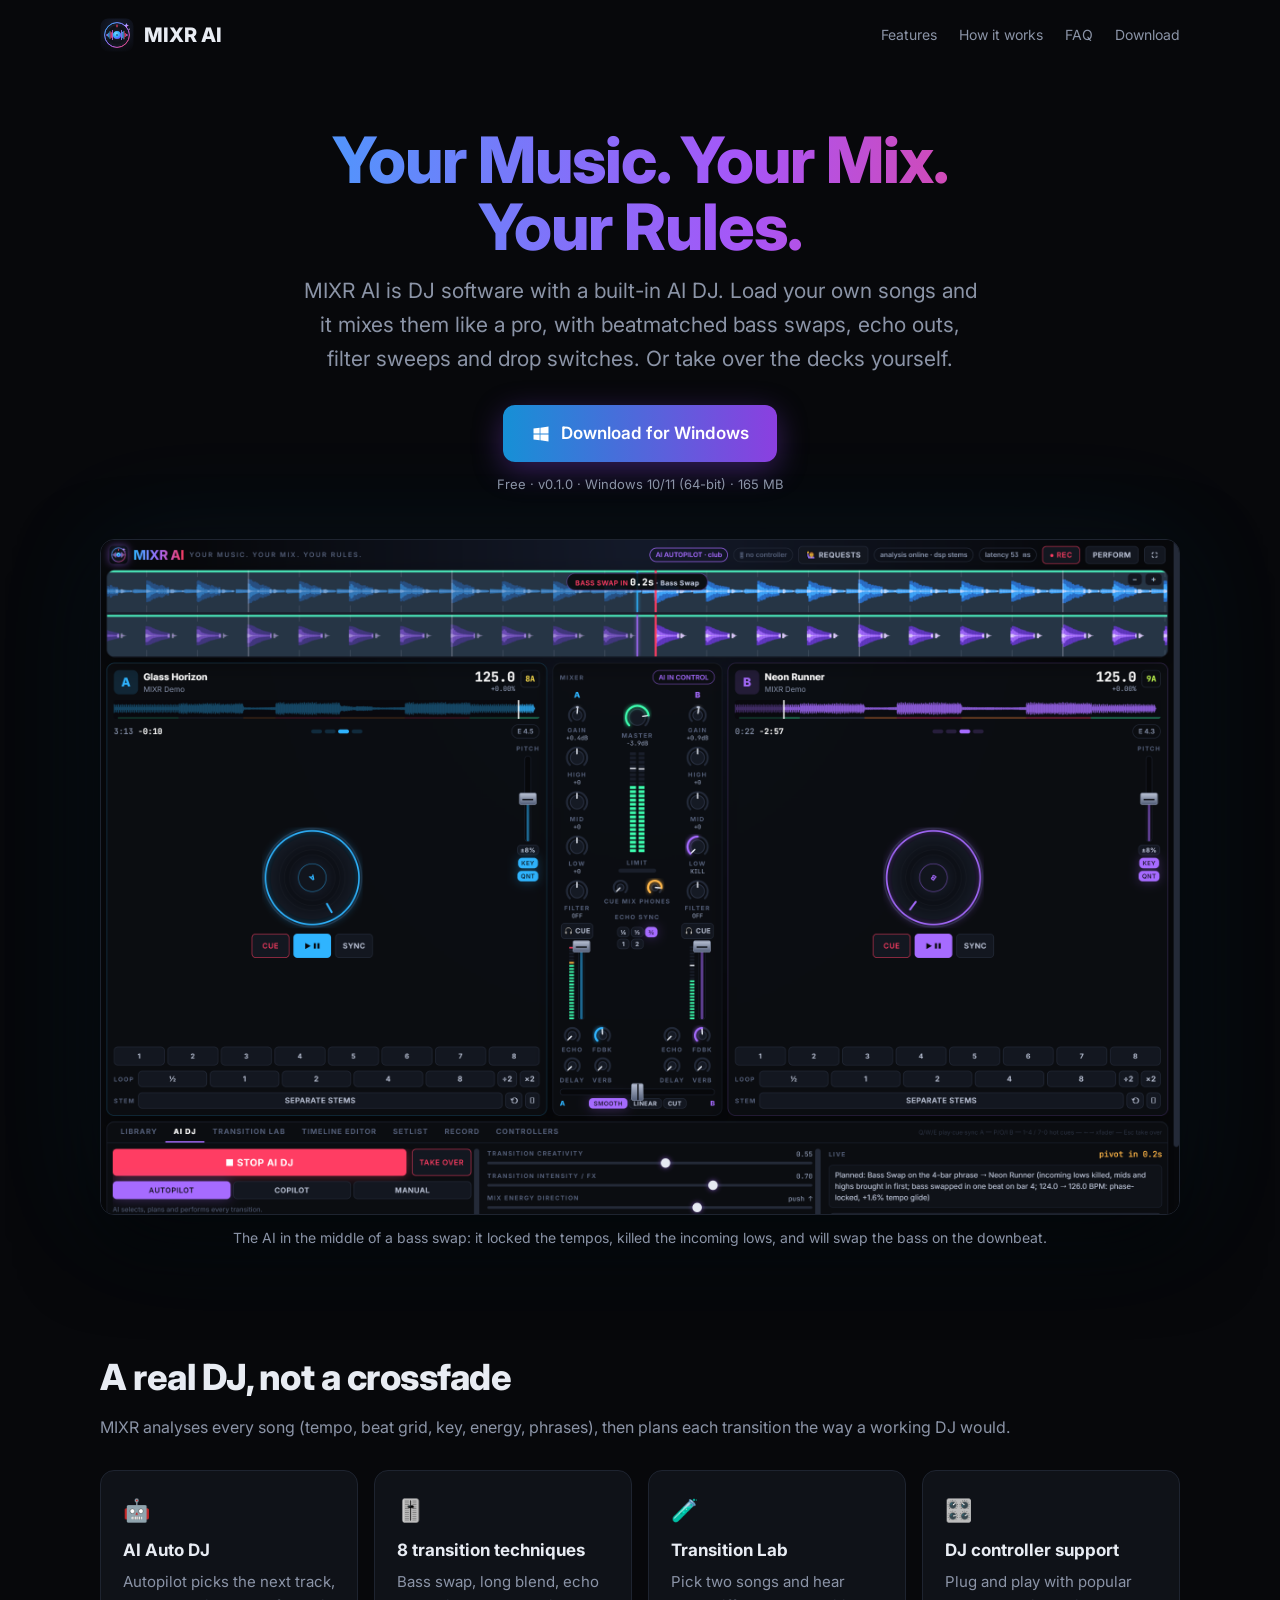
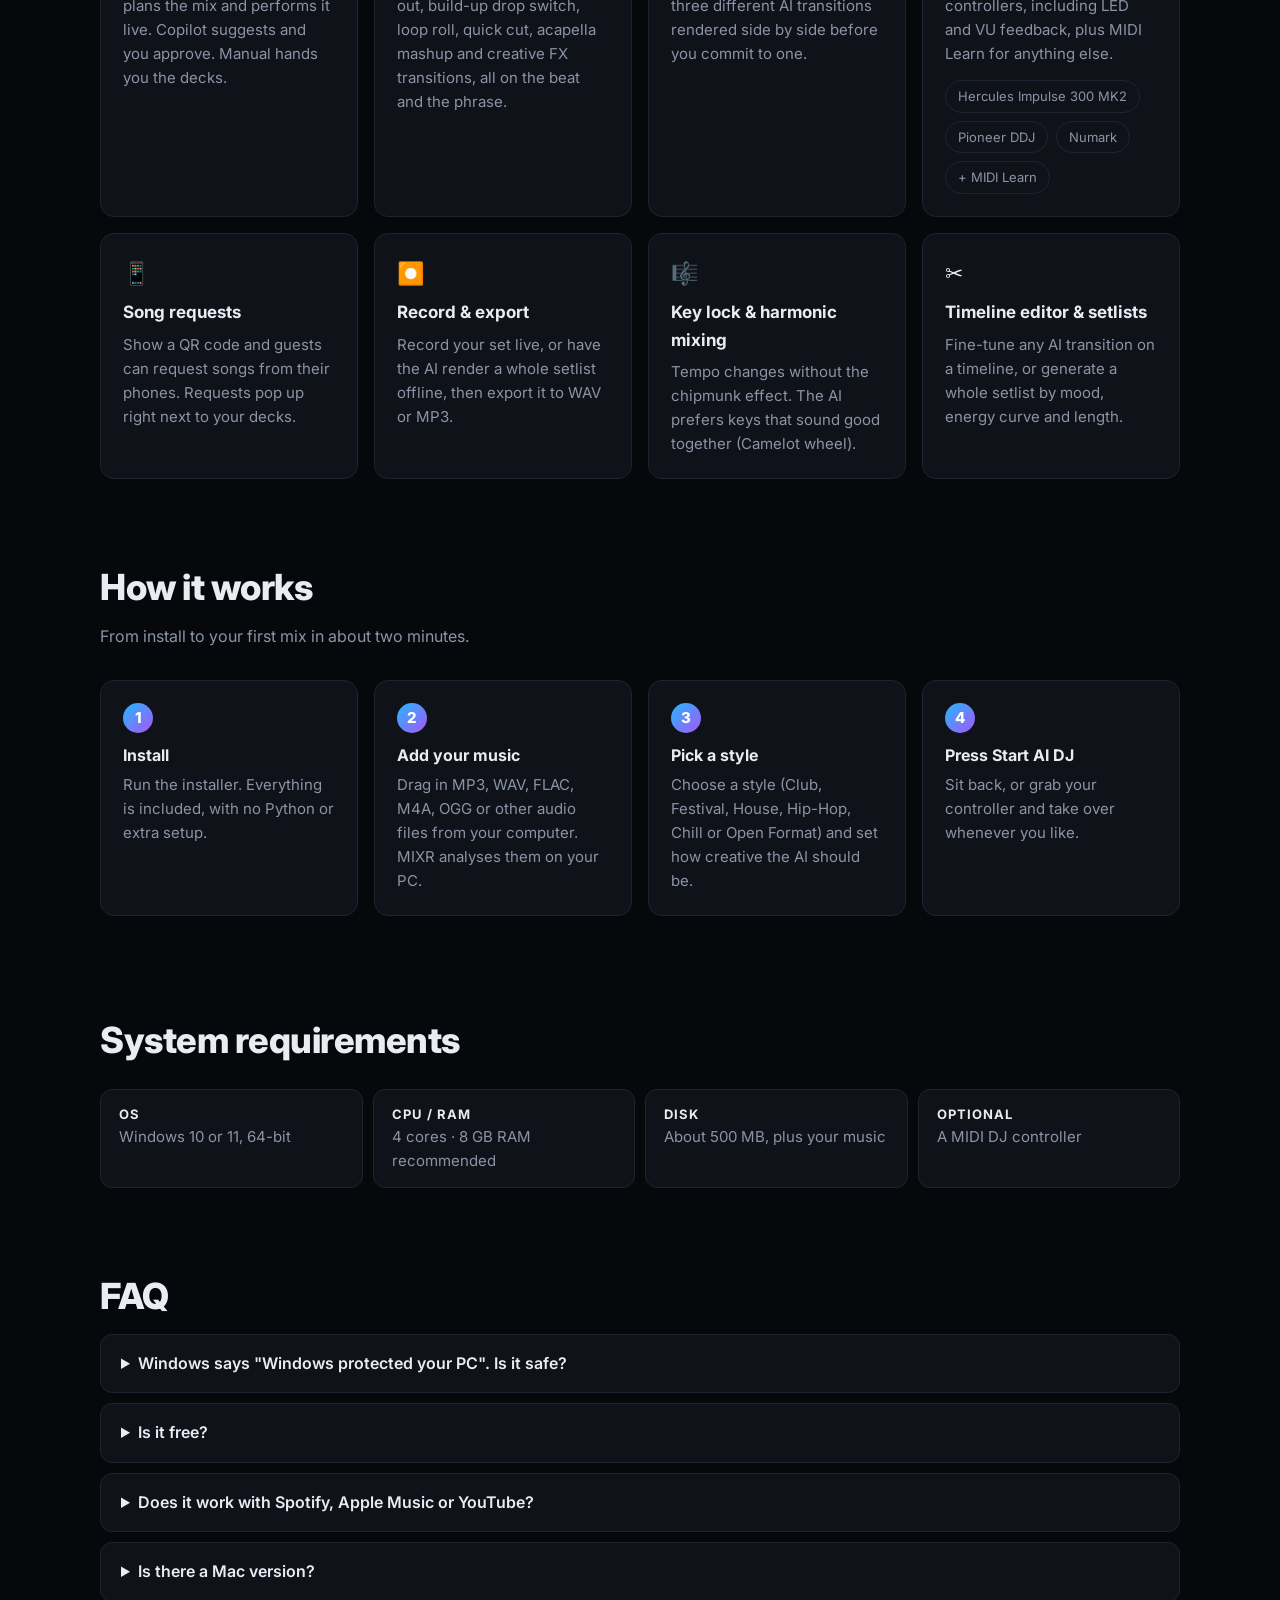
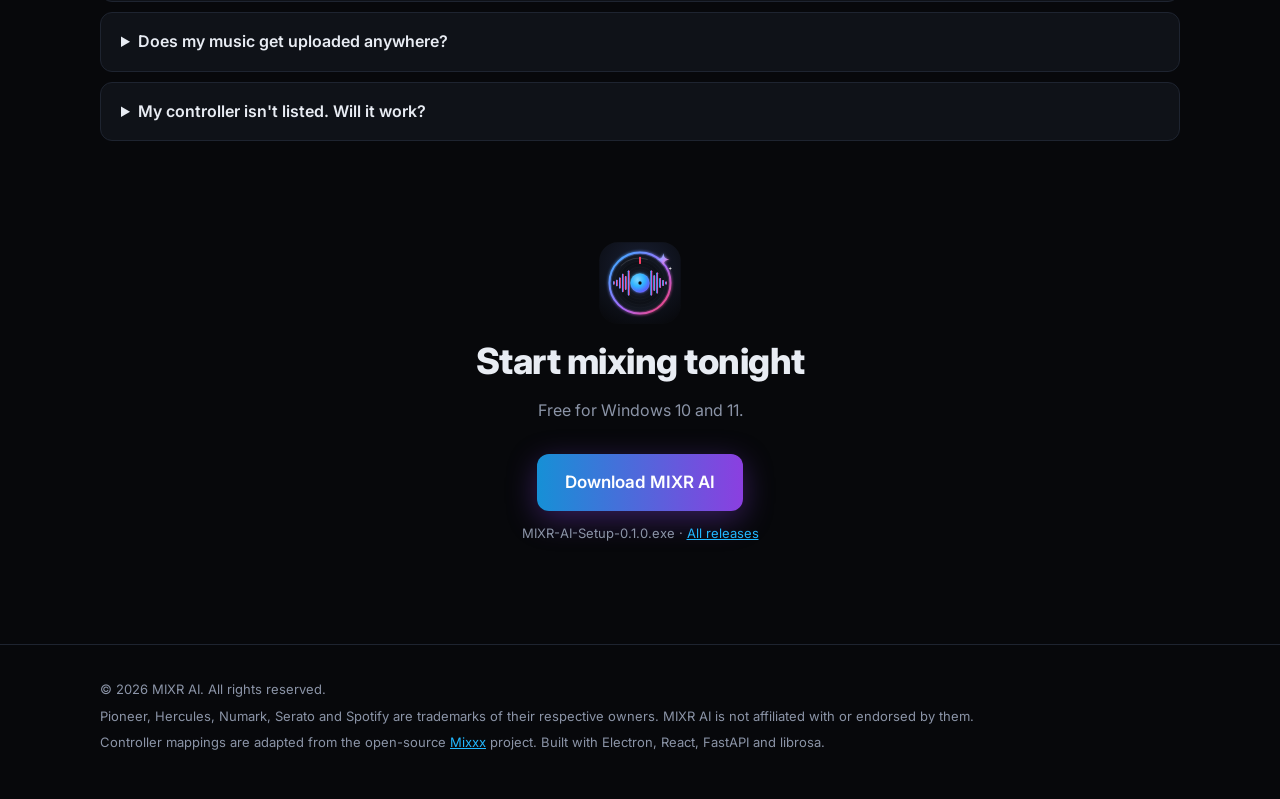
==== index.html @ 3d2438de "MIXR AI website" ====
<!doctype html>
<html lang="en">
<head>
<meta charset="utf-8">
<meta name="viewport" content="width=device-width, initial-scale=1">
<title>MIXR AI — AI DJ software for Windows</title>
<meta name="description" content="MIXR AI is free AI DJ software for Windows. Load your own music and let the AI mix it with real DJ transitions, or mix yourself with a Pioneer, Hercules or Numark controller.">
<meta property="og:title" content="MIXR AI — Your Music. Your Mix. Your Rules.">
<meta property="og:description" content="AI DJ software that mixes your own music with real DJ transitions. Free for Windows.">
<meta property="og:image" content="https://lostdraconic.github.io/assets/autopilot.png">
<meta property="og:url" content="https://lostdraconic.github.io/">
<meta name="twitter:card" content="summary_large_image">
<link rel="icon" type="image/svg+xml" href="assets/mixr-icon.svg">
<link rel="preconnect" href="https://fonts.googleapis.com">
<link href="https://fonts.googleapis.com/css2?family=Inter:wght@400;500;600;800&display=swap" rel="stylesheet">
<style>
  :root { --bg:#07080b; --panel:#0f1218; --line:#1e2430; --text:#e8ecf3; --dim:#8b94a7; --a:#22b8ff; --b:#a855f7; --hot:#ff3d6e; }
  * { box-sizing:border-box; }
  html { scroll-behavior:smooth; }
  body { margin:0; background:var(--bg); color:var(--text); font:16px/1.6 Inter, system-ui, sans-serif; }
  a { color:var(--a); }
  .wrap { max-width:1120px; margin:0 auto; padding:0 20px; }
  nav { display:flex; align-items:center; justify-content:space-between; padding:18px 0; }
  nav .brand { display:flex; align-items:center; gap:10px; font-weight:800; font-size:20px; color:var(--text); text-decoration:none; }
  nav .brand img { width:34px; height:34px; }
  nav .links a { color:var(--dim); text-decoration:none; margin-left:22px; font-size:14px; }
  nav .links a:hover { color:var(--text); }
  .hero { text-align:center; padding:56px 0 30px; }
  .hero h1 { font-size:clamp(36px,6vw,64px); line-height:1.05; margin:0 0 14px; font-weight:800; letter-spacing:-1px;
    background:linear-gradient(90deg,var(--a),var(--b) 60%,var(--hot)); -webkit-background-clip:text; background-clip:text; color:transparent; }
  .hero p.lead { font-size:clamp(17px,2.2vw,21px); color:var(--dim); max-width:680px; margin:0 auto 30px; }
  .btn { display:inline-flex; align-items:center; gap:10px; padding:15px 28px; border-radius:12px; font-weight:600; font-size:17px; text-decoration:none; color:#fff;
    background:linear-gradient(90deg,#1690d6,#8b3fe0); box-shadow:0 8px 30px rgba(140,70,240,.35); }
  .btn:hover { filter:brightness(1.1); }
  .meta { color:var(--dim); font-size:13px; margin-top:12px; }
  .shot { margin:44px auto 0; border-radius:14px; overflow:hidden; border:1px solid var(--line); box-shadow:0 30px 80px rgba(0,0,0,.6), 0 0 120px rgba(34,184,255,.08); }
  .shot img { display:block; width:100%; height:auto; }
  .caption { text-align:center; color:var(--dim); font-size:14px; margin-top:12px; }
  section { padding:70px 0 10px; }
  h2 { font-size:clamp(26px,3.4vw,36px); margin:0 0 8px; font-weight:800; letter-spacing:-.5px; }
  .sub { color:var(--dim); margin:0 0 30px; }
  .grid { display:grid; grid-template-columns:repeat(auto-fit,minmax(250px,1fr)); gap:16px; }
  .card { background:var(--panel); border:1px solid var(--line); border-radius:14px; padding:22px; }
  .card h3 { margin:0 0 6px; font-size:17px; }
  .card p { margin:0; color:var(--dim); font-size:15px; }
  .card .ic { font-size:22px; margin-bottom:8px; }
  .chips { display:flex; flex-wrap:wrap; gap:8px; margin-top:14px; }
  .chip { border:1px solid var(--line); border-radius:999px; padding:5px 12px; font-size:13px; color:var(--dim); }
  ol.steps { counter-reset:s; list-style:none; padding:0; display:grid; grid-template-columns:repeat(auto-fit,minmax(220px,1fr)); gap:16px; }
  ol.steps li { background:var(--panel); border:1px solid var(--line); border-radius:14px; padding:22px; counter-increment:s; color:var(--dim); font-size:15px; }
  ol.steps li::before { content:counter(s); display:inline-grid; place-items:center; width:30px; height:30px; border-radius:50%; margin-bottom:10px;
    background:linear-gradient(135deg,var(--a),var(--b)); color:#fff; font-weight:800; }
  ol.steps li b { display:block; color:var(--text); font-size:16px; margin-bottom:4px; }
  details { background:var(--panel); border:1px solid var(--line); border-radius:12px; padding:16px 20px; margin-bottom:10px; }
  summary { cursor:pointer; font-weight:600; }
  details p { color:var(--dim); margin:10px 0 0; }
  .req { display:grid; grid-template-columns:repeat(auto-fit,minmax(200px,1fr)); gap:10px; }
  .req div { background:var(--panel); border:1px solid var(--line); border-radius:12px; padding:14px 18px; color:var(--dim); font-size:15px; }
  .req b { color:var(--text); display:block; font-size:13px; text-transform:uppercase; letter-spacing:1px; }
  .cta { text-align:center; padding:80px 0 40px; }
  footer { border-top:1px solid var(--line); margin-top:60px; padding:28px 0 40px; color:var(--dim); font-size:13px; }
  footer p { margin:6px 0; }
  @media (max-width:640px) { nav .links { display:none; } .hero { padding-top:30px; } }
</style>
</head>
<body>
<div class="wrap">
  <nav>
    <a class="brand" href="#"><img src="assets/mixr-icon.svg" alt="">MIXR AI</a>
    <div class="links"><a href="#features">Features</a><a href="#how">How it works</a><a href="#faq">FAQ</a><a href="#download">Download</a></div>
  </nav>

  <header class="hero">
    <h1>Your Music. Your Mix.<br>Your Rules.</h1>
    <p class="lead">MIXR AI is DJ software with a built-in AI DJ. Load your own songs and it mixes them like a pro, with beatmatched bass swaps, echo outs, filter sweeps and drop switches. Or take over the decks yourself.</p>
    <a class="btn" href="https://github.com/LostDraconic/LostDraconic.github.io/releases/download/v0.1.0/MIXR-AI-Setup-0.1.0.exe">
      <svg width="20" height="20" viewBox="0 0 24 24" fill="currentColor" aria-hidden="true"><path d="M3 5.5 10.4 4.5v7H3zm8.3-1.1L21 3v8.5h-9.7zM3 12.5h7.4v7L3 18.5zm8.3 0H21V21l-9.7-1.4z"/></svg>
      Download for Windows
    </a>
    <div class="meta">Free · v0.1.0 · Windows 10/11 (64-bit) · 165 MB</div>
    <div class="shot"><img src="assets/autopilot.png" alt="MIXR AI performing an AI bass-swap transition between two tracks" width="2400" height="1500"></div>
    <div class="caption">The AI in the middle of a bass swap: it locked the tempos, killed the incoming lows, and will swap the bass on the downbeat.</div>
  </header>

  <section id="features">
    <h2>A real DJ, not a crossfade</h2>
    <p class="sub">MIXR analyses every song (tempo, beat grid, key, energy, phrases), then plans each transition the way a working DJ would.</p>
    <div class="grid">
      <div class="card"><div class="ic">🤖</div><h3>AI Auto DJ</h3><p>Autopilot picks the next track, plans the mix and performs it live. Copilot suggests and you approve. Manual hands you the decks.</p></div>
      <div class="card"><div class="ic">🎚️</div><h3>8 transition techniques</h3><p>Bass swap, long blend, echo out, build-up drop switch, loop roll, quick cut, acapella mashup and creative FX transitions, all on the beat and the phrase.</p></div>
      <div class="card"><div class="ic">🧪</div><h3>Transition Lab</h3><p>Pick two songs and hear three different AI transitions rendered side by side before you commit to one.</p></div>
      <div class="card"><div class="ic">🎛️</div><h3>DJ controller support</h3><p>Plug and play with popular controllers, including LED and VU feedback, plus MIDI Learn for anything else.</p>
        <div class="chips"><span class="chip">Hercules Impulse 300 MK2</span><span class="chip">Pioneer DDJ</span><span class="chip">Numark</span><span class="chip">+ MIDI Learn</span></div></div>
      <div class="card"><div class="ic">📱</div><h3>Song requests</h3><p>Show a QR code and guests can request songs from their phones. Requests pop up right next to your decks.</p></div>
      <div class="card"><div class="ic">⏺️</div><h3>Record & export</h3><p>Record your set live, or have the AI render a whole setlist offline, then export it to WAV or MP3.</p></div>
      <div class="card"><div class="ic">🎼</div><h3>Key lock & harmonic mixing</h3><p>Tempo changes without the chipmunk effect. The AI prefers keys that sound good together (Camelot wheel).</p></div>
      <div class="card"><div class="ic">✂️</div><h3>Timeline editor & setlists</h3><p>Fine-tune any AI transition on a timeline, or generate a whole setlist by mood, energy curve and length.</p></div>
    </div>
  </section>

  <section id="how">
    <h2>How it works</h2>
    <p class="sub">From install to your first mix in about two minutes.</p>
    <ol class="steps">
      <li><b>Install</b>Run the installer. Everything is included, with no Python or extra setup.</li>
      <li><b>Add your music</b>Drag in MP3, WAV, FLAC, M4A, OGG or other audio files from your computer. MIXR analyses them on your PC.</li>
      <li><b>Pick a style</b>Choose a style (Club, Festival, House, Hip-Hop, Chill or Open Format) and set how creative the AI should be.</li>
      <li><b>Press Start AI DJ</b>Sit back, or grab your controller and take over whenever you like.</li>
    </ol>
  </section>

  <section id="req">
    <h2>System requirements</h2>
    <div class="req" style="margin-top:20px">
      <div><b>OS</b>Windows 10 or 11, 64-bit</div>
      <div><b>CPU / RAM</b>4 cores · 8 GB RAM recommended</div>
      <div><b>Disk</b>About 500 MB, plus your music</div>
      <div><b>Optional</b>A MIDI DJ controller</div>
    </div>
  </section>

  <section id="faq">
    <h2>FAQ</h2>
    <details><summary>Windows says "Windows protected your PC". Is it safe?</summary><p>MIXR AI is new and not code-signed yet, so Microsoft SmartScreen shows a warning the first time. Click <b>More info → Run anyway</b>.</p></details>
    <details><summary>Is it free?</summary><p>Yes. MIXR AI is free to download and use.</p></details>
    <details><summary>Does it work with Spotify, Apple Music or YouTube?</summary><p>No. Those services encrypt their audio and their terms forbid mixing it in DJ apps. MIXR works with music files you own, such as purchases from Bandcamp or Beatport, your own productions, or royalty-free libraries.</p></details>
    <details><summary>Is there a Mac version?</summary><p>Not yet. MIXR AI is Windows-only for now.</p></details>
    <details><summary>Does my music get uploaded anywhere?</summary><p>No. All analysis and mixing happens on your computer. MIXR doesn't need an account and doesn't upload your songs. Song requests run only on your local network.</p></details>
    <details><summary>My controller isn't listed. Will it work?</summary><p>Most MIDI DJ controllers work. Use the Controllers tab: it detects your device, and MIDI Learn lets you map any knob, fader or button in a few seconds.</p></details>
  </section>

  <section class="cta" id="download">
    <img src="assets/mixr-icon.svg" alt="" width="84" height="84">
    <h2>Start mixing tonight</h2>
    <p class="sub">Free for Windows 10 and 11.</p>
    <a class="btn" href="https://github.com/LostDraconic/LostDraconic.github.io/releases/download/v0.1.0/MIXR-AI-Setup-0.1.0.exe">Download MIXR AI</a>
    <div class="meta">MIXR-AI-Setup-0.1.0.exe · <a href="https://github.com/LostDraconic/LostDraconic.github.io/releases">All releases</a></div>
  </section>
</div>
<footer>
  <div class="wrap">
    <p>© 2026 MIXR AI. All rights reserved.</p>
    <p>Pioneer, Hercules, Numark, Serato and Spotify are trademarks of their respective owners. MIXR AI is not affiliated with or endorsed by them.</p>
    <p>Controller mappings are adapted from the open-source <a href="https://mixxx.org">Mixxx</a> project. Built with Electron, React, FastAPI and librosa.</p>
  </div>
</footer>
</body>
</html>
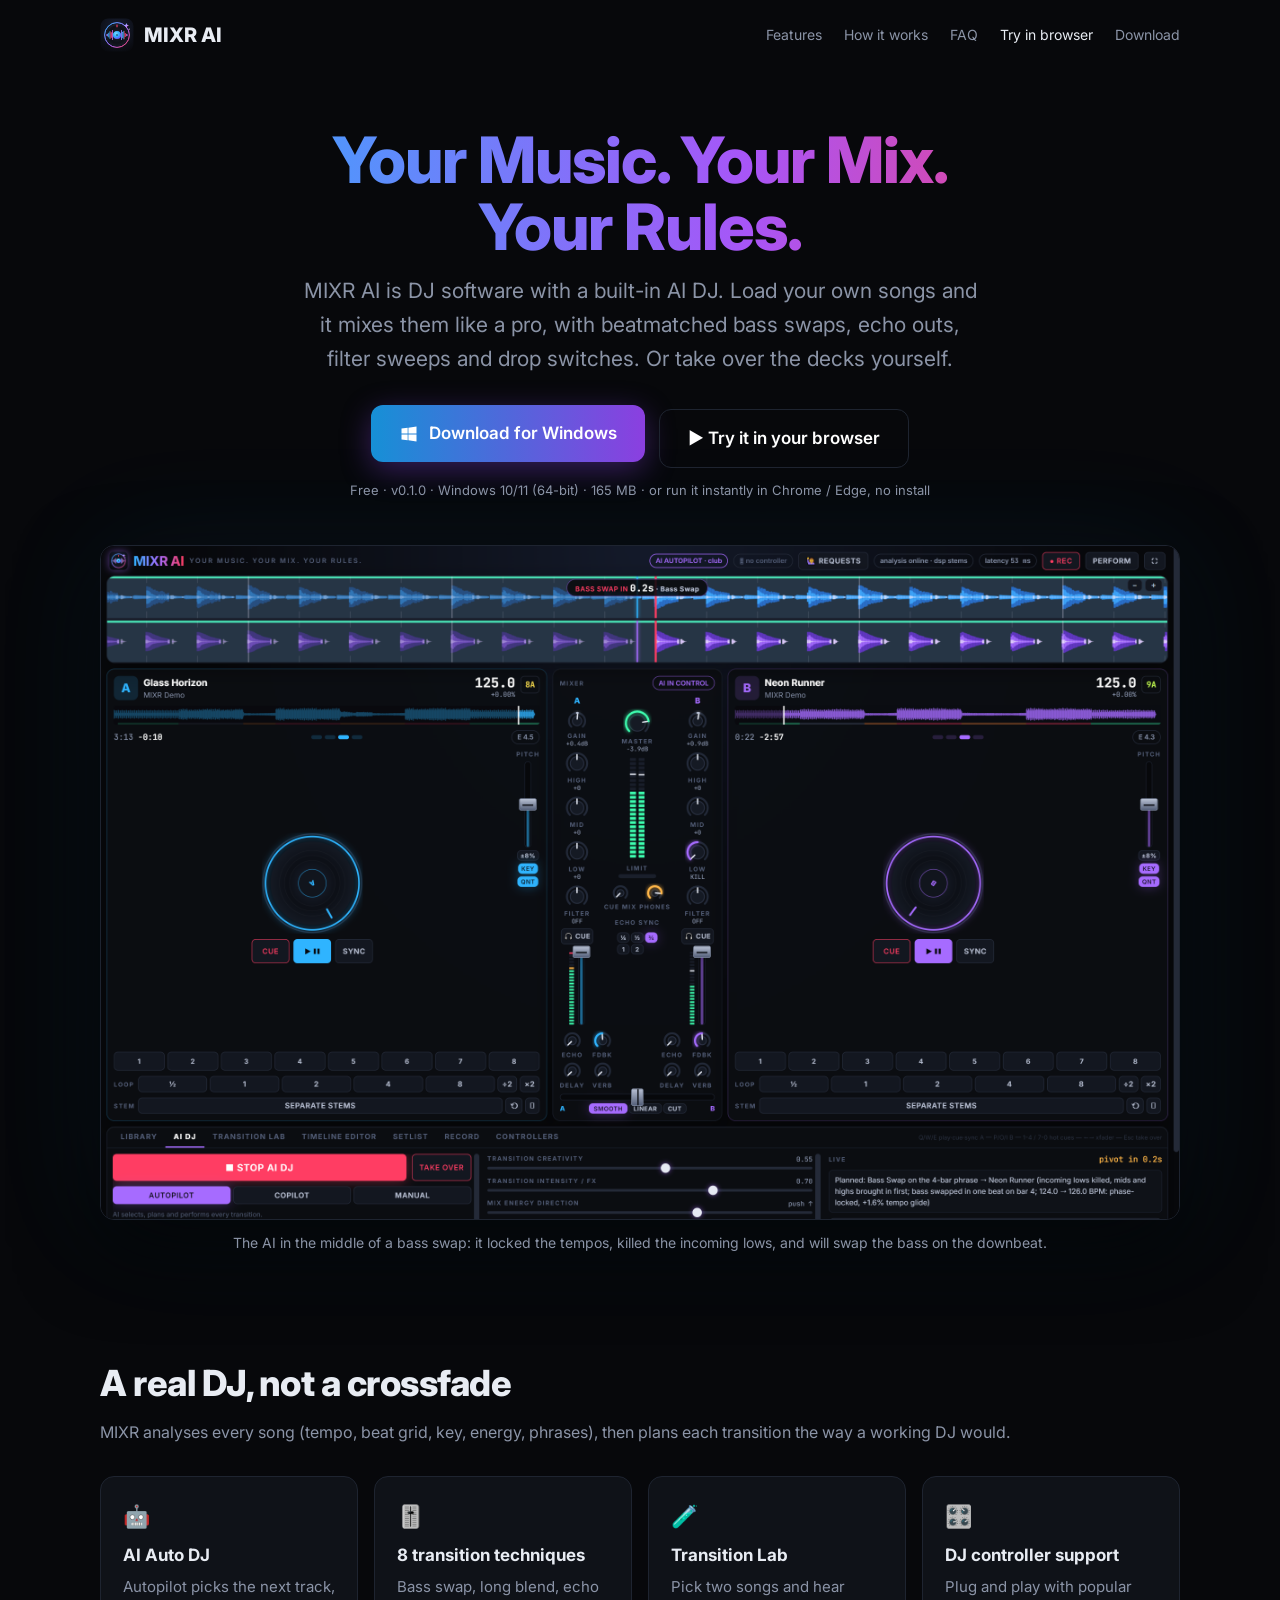
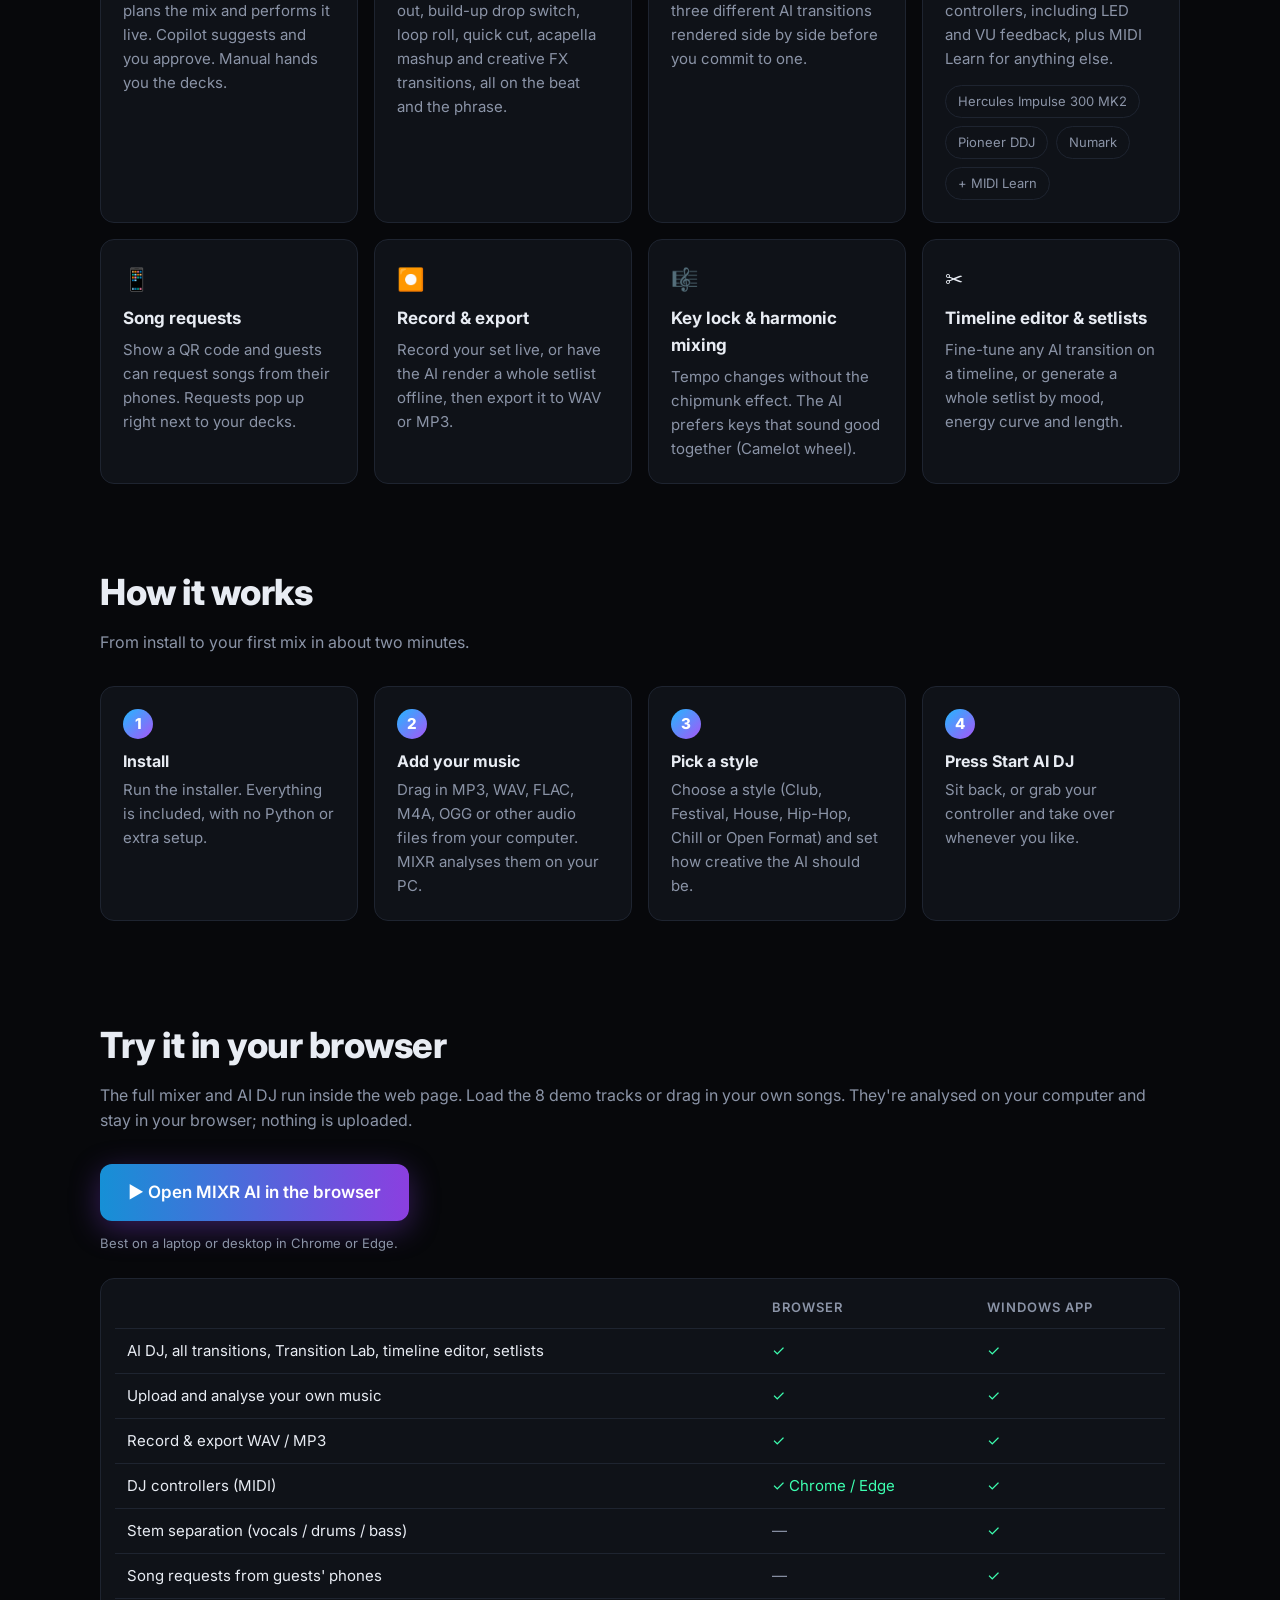
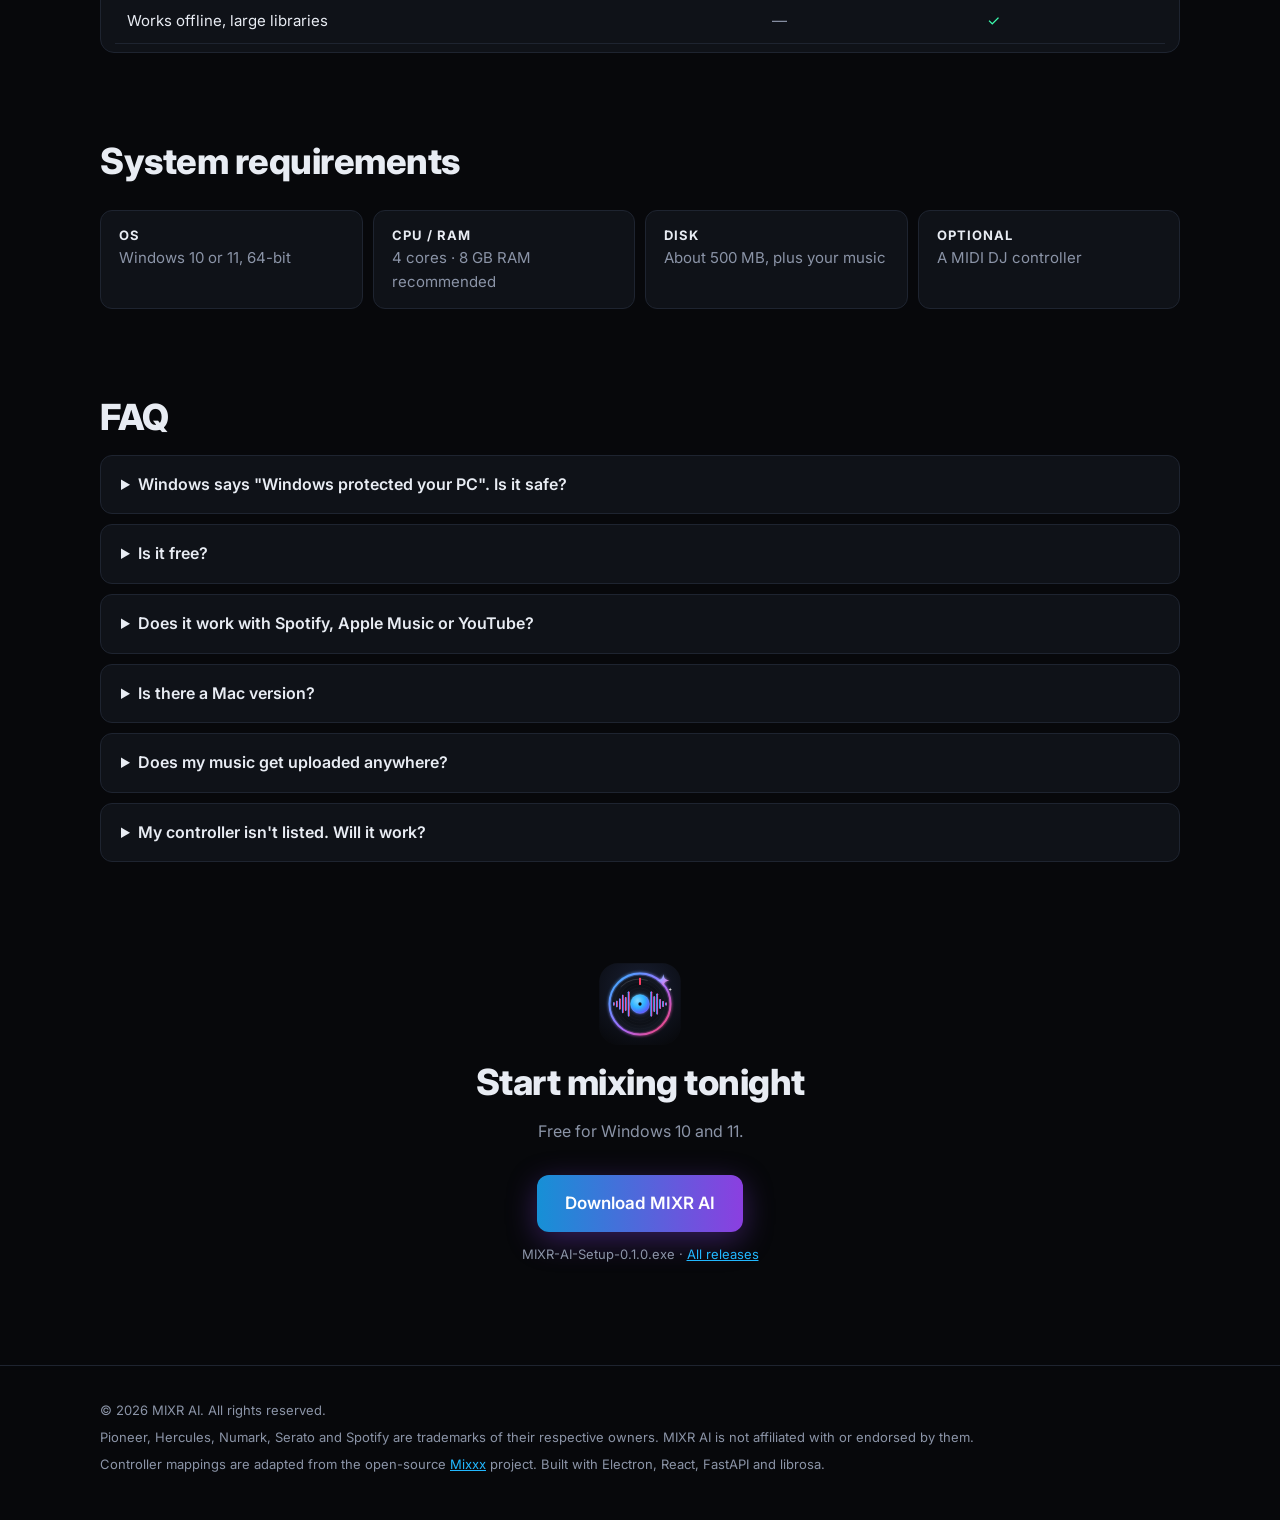
==== commit ed814be7: "Update website" ====
--- a/index.html
+++ b/index.html
@@ -32,6 +32,13 @@
   .btn { display:inline-flex; align-items:center; gap:10px; padding:15px 28px; border-radius:12px; font-weight:600; font-size:17px; text-decoration:none; color:#fff;
     background:linear-gradient(90deg,#1690d6,#8b3fe0); box-shadow:0 8px 30px rgba(140,70,240,.35); }
   .btn:hover { filter:brightness(1.1); }
+  .btn2 { background:transparent; border:1px solid var(--line); box-shadow:none; margin-left:10px; }
+  .btn2:hover { border-color:var(--a); }
+  @media (max-width:640px) { .btn2 { margin:12px 0 0; } }
+  .compare { width:100%; border-collapse:collapse; font-size:15px; }
+  .compare th, .compare td { text-align:left; padding:10px 12px; border-bottom:1px solid var(--line); }
+  .compare th { color:var(--dim); font-weight:600; font-size:13px; text-transform:uppercase; letter-spacing:1px; }
+  .compare td.y { color:#3dffb0; } .compare td.n { color:var(--dim); }
   .meta { color:var(--dim); font-size:13px; margin-top:12px; }
   .shot { margin:44px auto 0; border-radius:14px; overflow:hidden; border:1px solid var(--line); box-shadow:0 30px 80px rgba(0,0,0,.6), 0 0 120px rgba(34,184,255,.08); }
   .shot img { display:block; width:100%; height:auto; }
@@ -67,7 +74,7 @@
 <div class="wrap">
   <nav>
     <a class="brand" href="#"><img src="assets/mixr-icon.svg" alt="">MIXR AI</a>
-    <div class="links"><a href="#features">Features</a><a href="#how">How it works</a><a href="#faq">FAQ</a><a href="#download">Download</a></div>
+    <div class="links"><a href="#features">Features</a><a href="#how">How it works</a><a href="#faq">FAQ</a><a href="app/" style="color:var(--text)">Try in browser</a><a href="#download">Download</a></div>
   </nav>
 
   <header class="hero">
@@ -77,7 +84,8 @@
       <svg width="20" height="20" viewBox="0 0 24 24" fill="currentColor" aria-hidden="true"><path d="M3 5.5 10.4 4.5v7H3zm8.3-1.1L21 3v8.5h-9.7zM3 12.5h7.4v7L3 18.5zm8.3 0H21V21l-9.7-1.4z"/></svg>
       Download for Windows
     </a>
-    <div class="meta">Free · v0.1.0 · Windows 10/11 (64-bit) · 165 MB</div>
+    <a class="btn btn2" href="app/">▶ Try it in your browser</a>
+    <div class="meta">Free · v0.1.0 · Windows 10/11 (64-bit) · 165 MB · or run it instantly in Chrome / Edge, no install</div>
     <div class="shot"><img src="assets/autopilot.png" alt="MIXR AI performing an AI bass-swap transition between two tracks" width="2400" height="1500"></div>
     <div class="caption">The AI in the middle of a bass swap: it locked the tempos, killed the incoming lows, and will swap the bass on the downbeat.</div>
   </header>
@@ -109,6 +117,25 @@
     </ol>
   </section>
 
+  <section id="web">
+    <h2>Try it in your browser</h2>
+    <p class="sub">The full mixer and AI DJ run inside the web page. Load the 8 demo tracks or drag in your own songs. They're analysed on your computer and stay in your browser; nothing is uploaded.</p>
+    <a class="btn" href="app/">▶ Open MIXR AI in the browser</a>
+    <div class="meta" style="margin-bottom:24px">Best on a laptop or desktop in Chrome or Edge.</div>
+    <div class="card" style="padding:8px 14px">
+      <table class="compare">
+        <tr><th></th><th>Browser</th><th>Windows app</th></tr>
+        <tr><td>AI DJ, all transitions, Transition Lab, timeline editor, setlists</td><td class="y">✓</td><td class="y">✓</td></tr>
+        <tr><td>Upload and analyse your own music</td><td class="y">✓</td><td class="y">✓</td></tr>
+        <tr><td>Record &amp; export WAV / MP3</td><td class="y">✓</td><td class="y">✓</td></tr>
+        <tr><td>DJ controllers (MIDI)</td><td class="y">✓ Chrome / Edge</td><td class="y">✓</td></tr>
+        <tr><td>Stem separation (vocals / drums / bass)</td><td class="n">—</td><td class="y">✓</td></tr>
+        <tr><td>Song requests from guests' phones</td><td class="n">—</td><td class="y">✓</td></tr>
+        <tr><td>Works offline, large libraries</td><td class="n">—</td><td class="y">✓</td></tr>
+      </table>
+    </div>
+  </section>
+
   <section id="req">
     <h2>System requirements</h2>
     <div class="req" style="margin-top:20px">
@@ -124,8 +151,8 @@
     <details><summary>Windows says "Windows protected your PC". Is it safe?</summary><p>MIXR AI is new and not code-signed yet, so Microsoft SmartScreen shows a warning the first time. Click <b>More info → Run anyway</b>.</p></details>
     <details><summary>Is it free?</summary><p>Yes. MIXR AI is free to download and use.</p></details>
     <details><summary>Does it work with Spotify, Apple Music or YouTube?</summary><p>No. Those services encrypt their audio and their terms forbid mixing it in DJ apps. MIXR works with music files you own, such as purchases from Bandcamp or Beatport, your own productions, or royalty-free libraries.</p></details>
-    <details><summary>Is there a Mac version?</summary><p>Not yet. MIXR AI is Windows-only for now.</p></details>
-    <details><summary>Does my music get uploaded anywhere?</summary><p>No. All analysis and mixing happens on your computer. MIXR doesn't need an account and doesn't upload your songs. Song requests run only on your local network.</p></details>
+    <details><summary>Is there a Mac version?</summary><p>There's no Mac app yet, but the <a href="app/">browser version</a> runs on a Mac in Chrome or Edge.</p></details>
+    <details><summary>Does my music get uploaded anywhere?</summary><p>No. In both the app and the browser version, all analysis and mixing happens on your own computer. MIXR doesn't need an account and never uploads your songs. In the browser version your library is saved in that browser, so clearing your site data removes it.</p></details>
     <details><summary>My controller isn't listed. Will it work?</summary><p>Most MIDI DJ controllers work. Use the Controllers tab: it detects your device, and MIDI Learn lets you map any knob, fader or button in a few seconds.</p></details>
   </section>
 
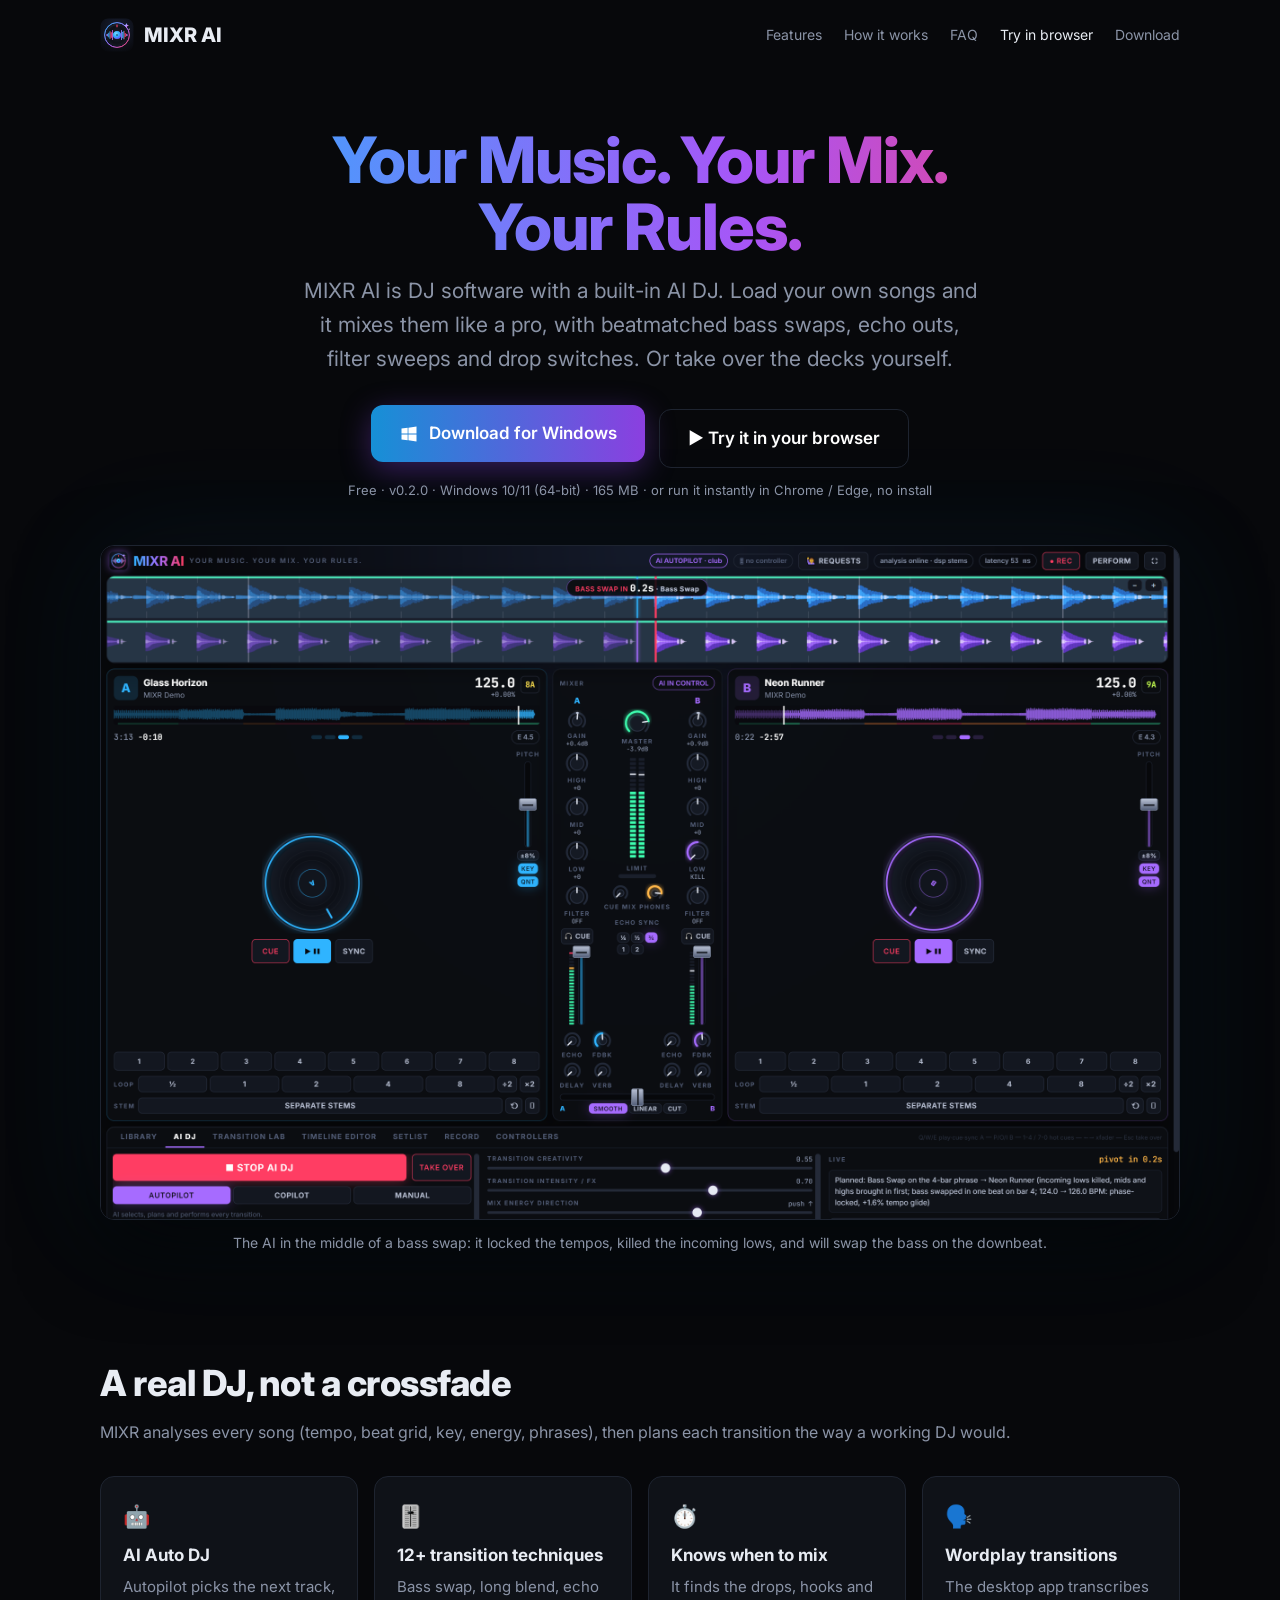
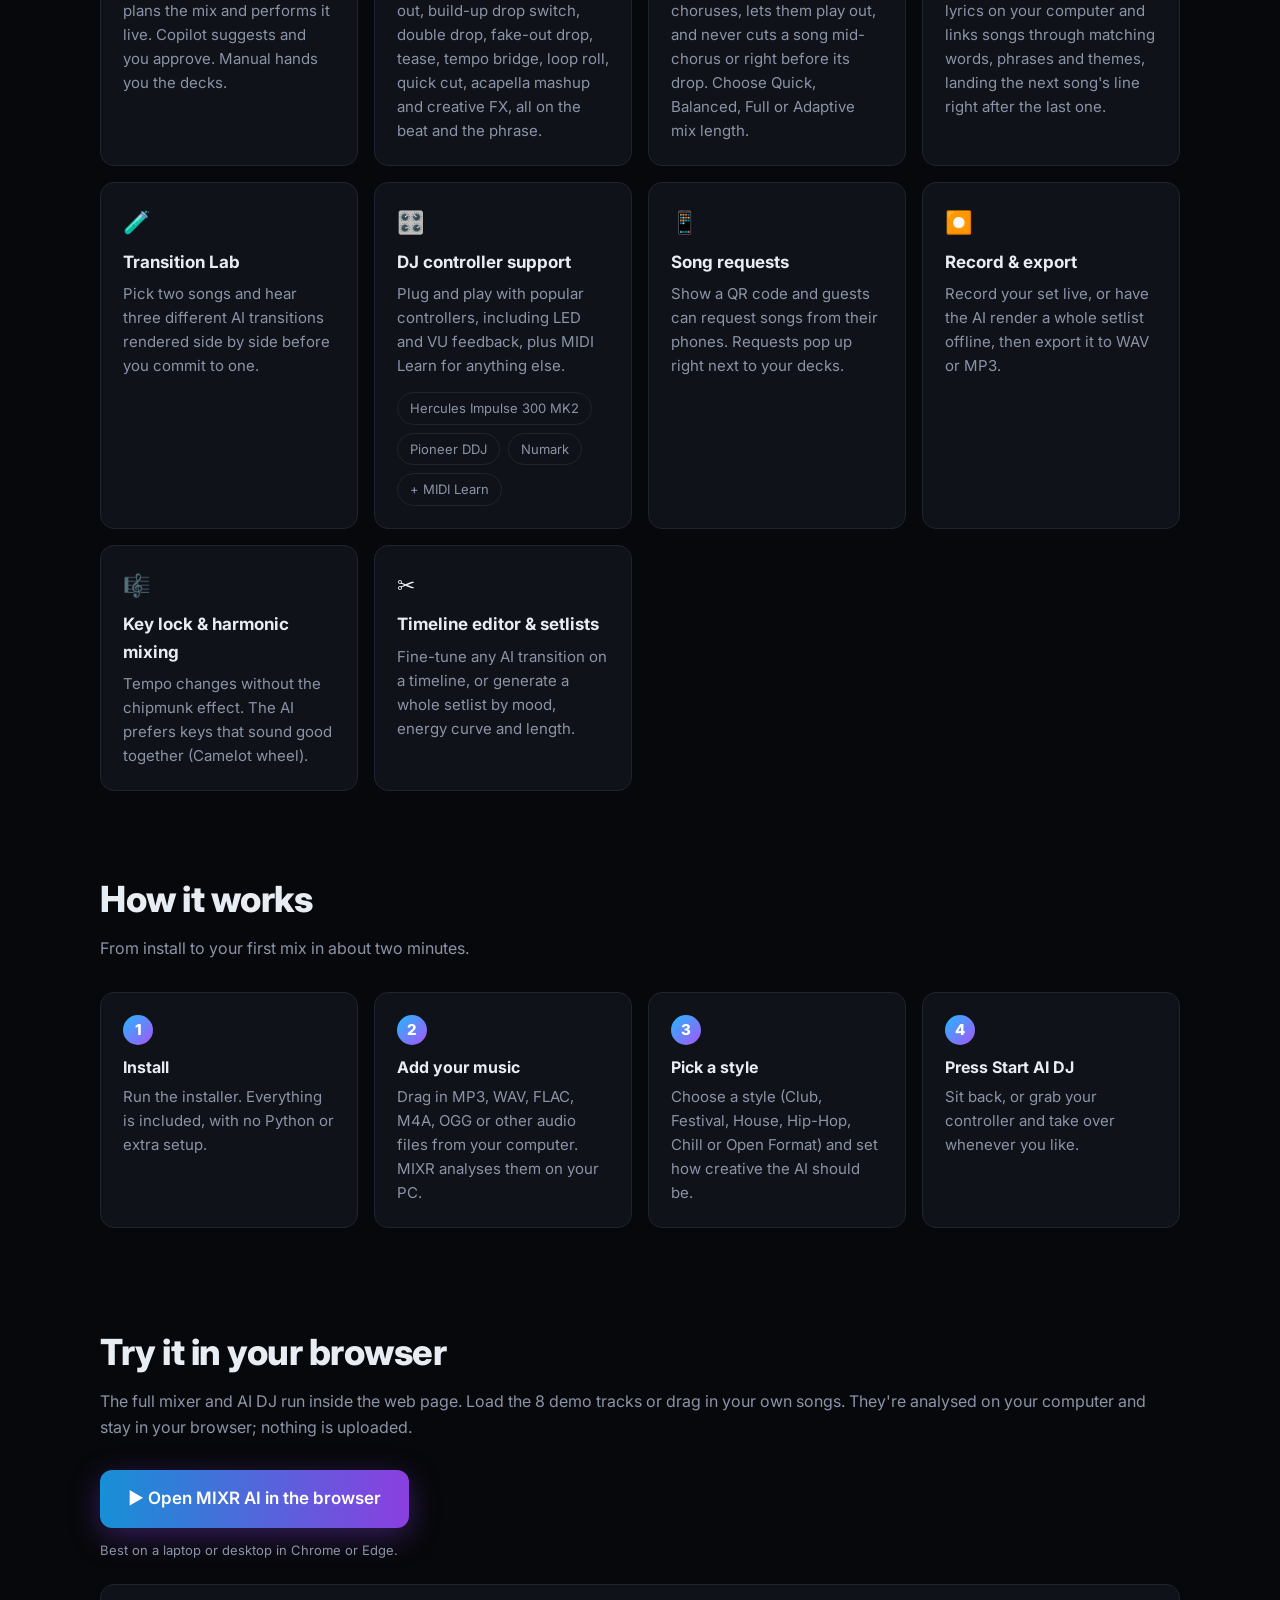
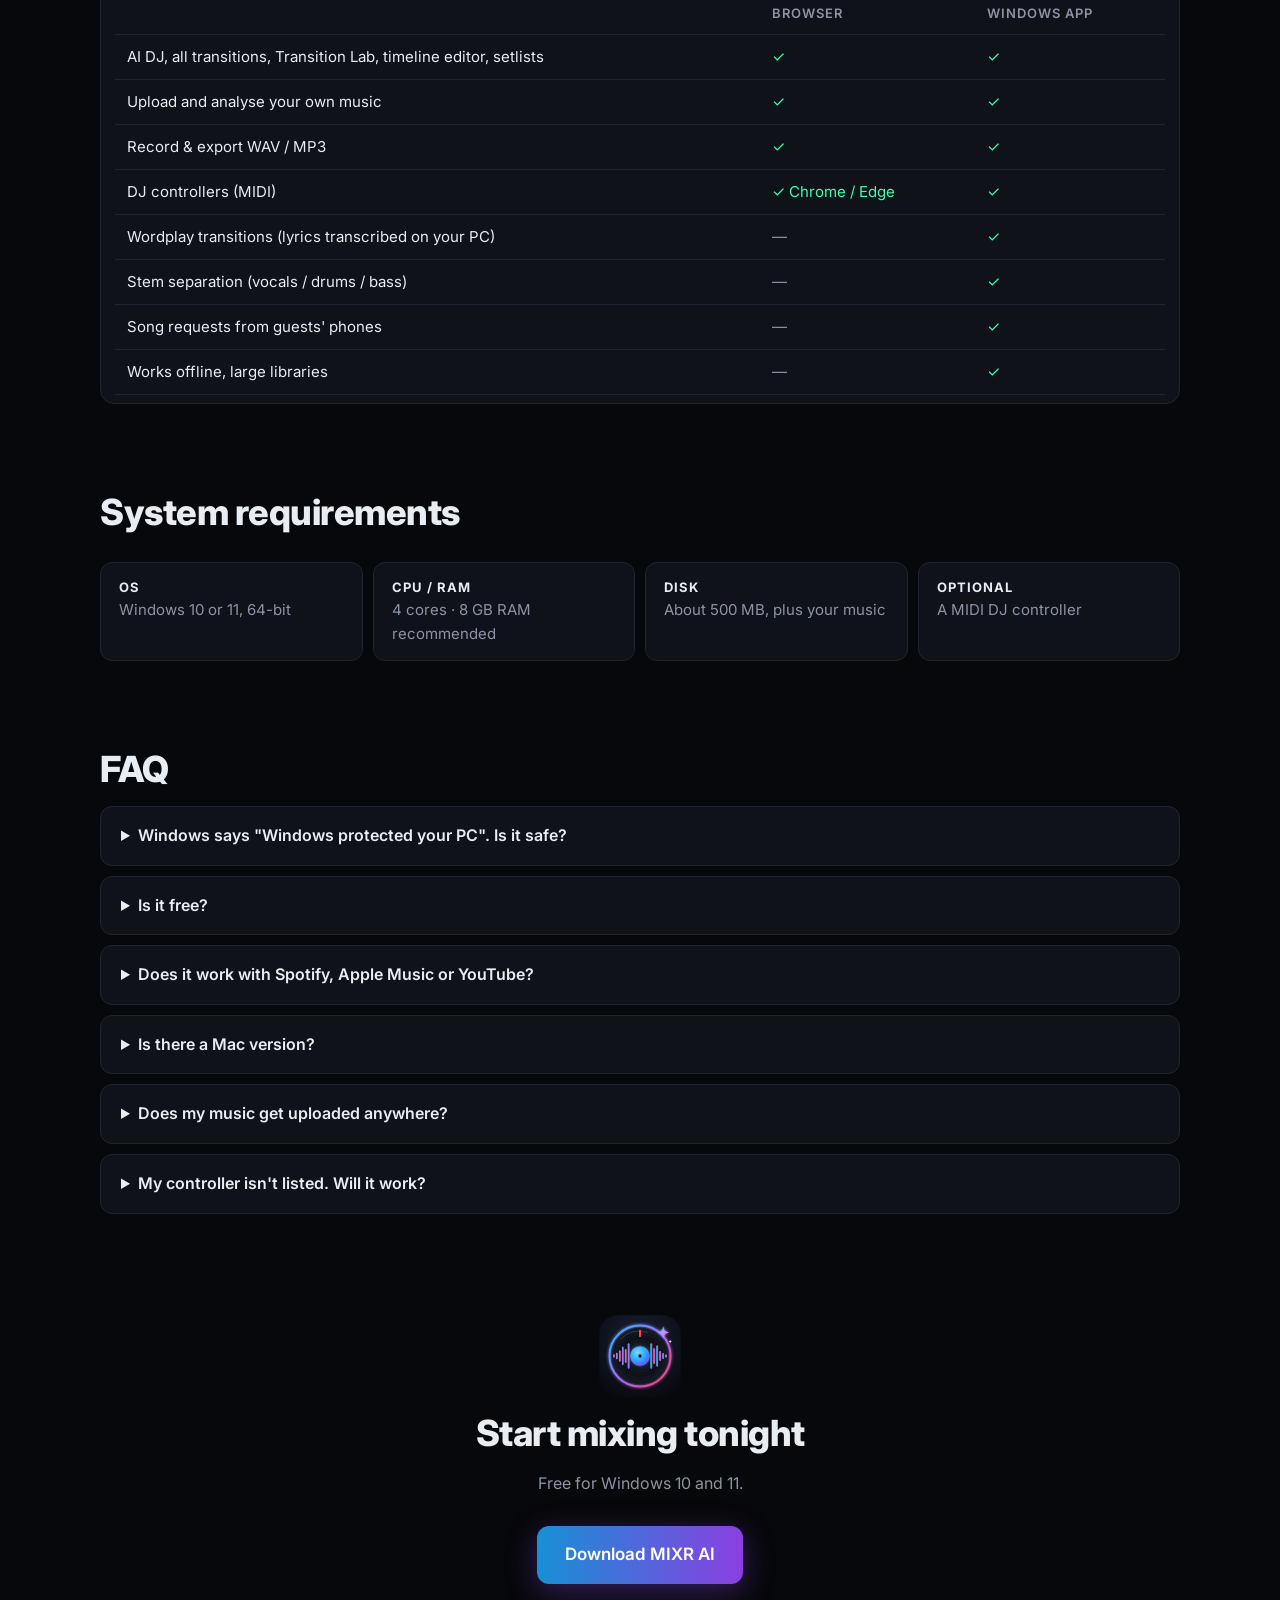
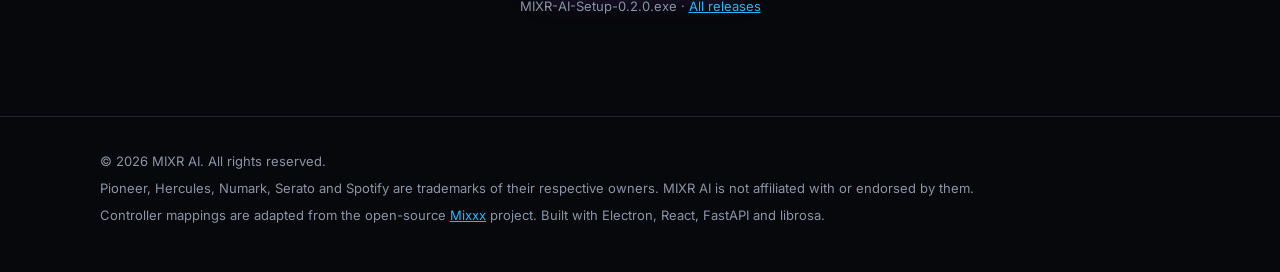
==== commit bad2d816: "Update website" ====
--- a/index.html
+++ b/index.html
@@ -80,12 +80,12 @@
   <header class="hero">
     <h1>Your Music. Your Mix.<br>Your Rules.</h1>
     <p class="lead">MIXR AI is DJ software with a built-in AI DJ. Load your own songs and it mixes them like a pro, with beatmatched bass swaps, echo outs, filter sweeps and drop switches. Or take over the decks yourself.</p>
-    <a class="btn" href="https://github.com/LostDraconic/LostDraconic.github.io/releases/download/v0.1.0/MIXR-AI-Setup-0.1.0.exe">
+    <a class="btn" href="https://github.com/LostDraconic/LostDraconic.github.io/releases/download/v0.2.0/MIXR-AI-Setup-0.2.0.exe">
       <svg width="20" height="20" viewBox="0 0 24 24" fill="currentColor" aria-hidden="true"><path d="M3 5.5 10.4 4.5v7H3zm8.3-1.1L21 3v8.5h-9.7zM3 12.5h7.4v7L3 18.5zm8.3 0H21V21l-9.7-1.4z"/></svg>
       Download for Windows
     </a>
     <a class="btn btn2" href="app/">▶ Try it in your browser</a>
-    <div class="meta">Free · v0.1.0 · Windows 10/11 (64-bit) · 165 MB · or run it instantly in Chrome / Edge, no install</div>
+    <div class="meta">Free · v0.2.0 · Windows 10/11 (64-bit) · 165 MB · or run it instantly in Chrome / Edge, no install</div>
     <div class="shot"><img src="assets/autopilot.png" alt="MIXR AI performing an AI bass-swap transition between two tracks" width="2400" height="1500"></div>
     <div class="caption">The AI in the middle of a bass swap: it locked the tempos, killed the incoming lows, and will swap the bass on the downbeat.</div>
   </header>
@@ -95,7 +95,9 @@
     <p class="sub">MIXR analyses every song (tempo, beat grid, key, energy, phrases), then plans each transition the way a working DJ would.</p>
     <div class="grid">
       <div class="card"><div class="ic">🤖</div><h3>AI Auto DJ</h3><p>Autopilot picks the next track, plans the mix and performs it live. Copilot suggests and you approve. Manual hands you the decks.</p></div>
-      <div class="card"><div class="ic">🎚️</div><h3>8 transition techniques</h3><p>Bass swap, long blend, echo out, build-up drop switch, loop roll, quick cut, acapella mashup and creative FX transitions, all on the beat and the phrase.</p></div>
+      <div class="card"><div class="ic">🎚️</div><h3>12+ transition techniques</h3><p>Bass swap, long blend, echo out, build-up drop switch, double drop, fake-out drop, tease, tempo bridge, loop roll, quick cut, acapella mashup and creative FX, all on the beat and the phrase.</p></div>
+      <div class="card"><div class="ic">⏱️</div><h3>Knows when to mix</h3><p>It finds the drops, hooks and choruses, lets them play out, and never cuts a song mid-chorus or right before its drop. Choose Quick, Balanced, Full or Adaptive mix length.</p></div>
+      <div class="card"><div class="ic">🗣️</div><h3>Wordplay transitions</h3><p>The desktop app transcribes lyrics on your computer and links songs through matching words, phrases and themes, landing the next song's line right after the last one.</p></div>
       <div class="card"><div class="ic">🧪</div><h3>Transition Lab</h3><p>Pick two songs and hear three different AI transitions rendered side by side before you commit to one.</p></div>
       <div class="card"><div class="ic">🎛️</div><h3>DJ controller support</h3><p>Plug and play with popular controllers, including LED and VU feedback, plus MIDI Learn for anything else.</p>
         <div class="chips"><span class="chip">Hercules Impulse 300 MK2</span><span class="chip">Pioneer DDJ</span><span class="chip">Numark</span><span class="chip">+ MIDI Learn</span></div></div>
@@ -129,6 +131,7 @@
         <tr><td>Upload and analyse your own music</td><td class="y">✓</td><td class="y">✓</td></tr>
         <tr><td>Record &amp; export WAV / MP3</td><td class="y">✓</td><td class="y">✓</td></tr>
         <tr><td>DJ controllers (MIDI)</td><td class="y">✓ Chrome / Edge</td><td class="y">✓</td></tr>
+        <tr><td>Wordplay transitions (lyrics transcribed on your PC)</td><td class="n">—</td><td class="y">✓</td></tr>
         <tr><td>Stem separation (vocals / drums / bass)</td><td class="n">—</td><td class="y">✓</td></tr>
         <tr><td>Song requests from guests' phones</td><td class="n">—</td><td class="y">✓</td></tr>
         <tr><td>Works offline, large libraries</td><td class="n">—</td><td class="y">✓</td></tr>
@@ -160,8 +163,8 @@
     <img src="assets/mixr-icon.svg" alt="" width="84" height="84">
     <h2>Start mixing tonight</h2>
     <p class="sub">Free for Windows 10 and 11.</p>
-    <a class="btn" href="https://github.com/LostDraconic/LostDraconic.github.io/releases/download/v0.1.0/MIXR-AI-Setup-0.1.0.exe">Download MIXR AI</a>
-    <div class="meta">MIXR-AI-Setup-0.1.0.exe · <a href="https://github.com/LostDraconic/LostDraconic.github.io/releases">All releases</a></div>
+    <a class="btn" href="https://github.com/LostDraconic/LostDraconic.github.io/releases/download/v0.2.0/MIXR-AI-Setup-0.2.0.exe">Download MIXR AI</a>
+    <div class="meta">MIXR-AI-Setup-0.2.0.exe · <a href="https://github.com/LostDraconic/LostDraconic.github.io/releases">All releases</a></div>
   </section>
 </div>
 <footer>
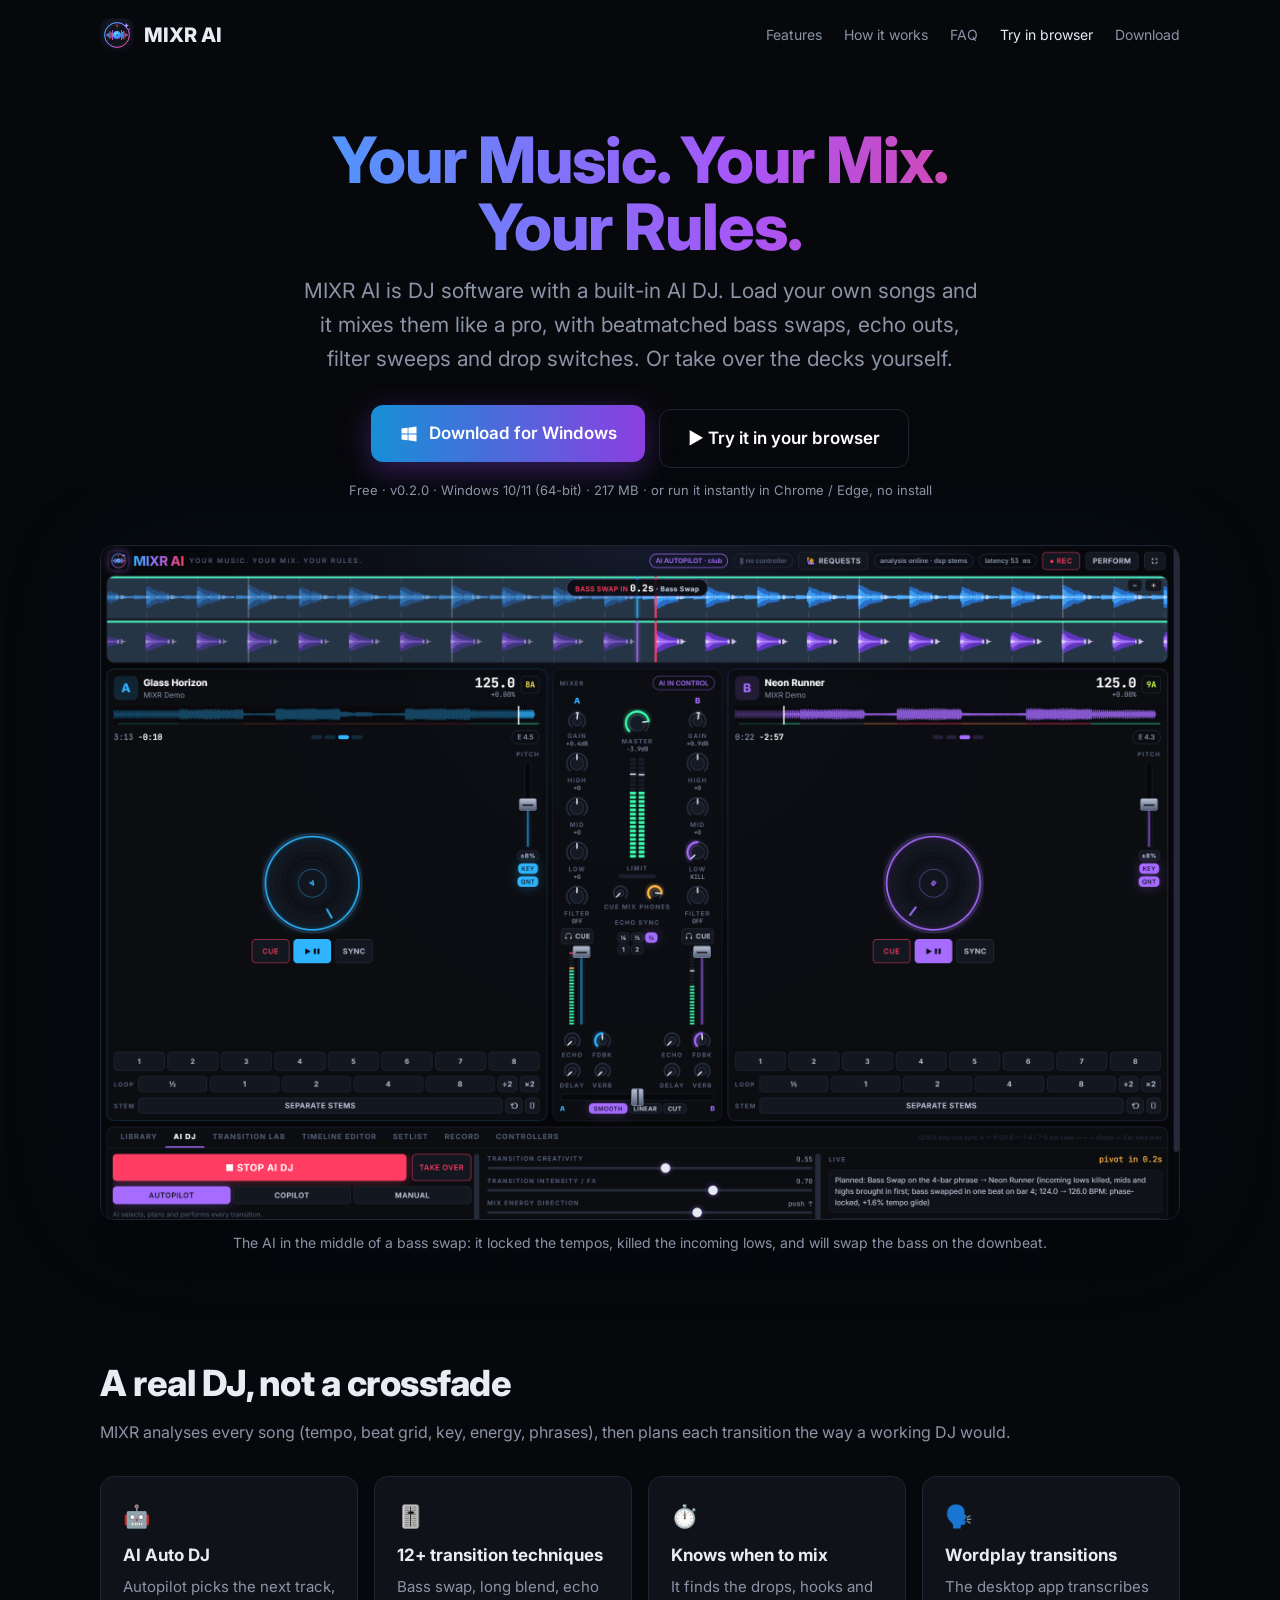
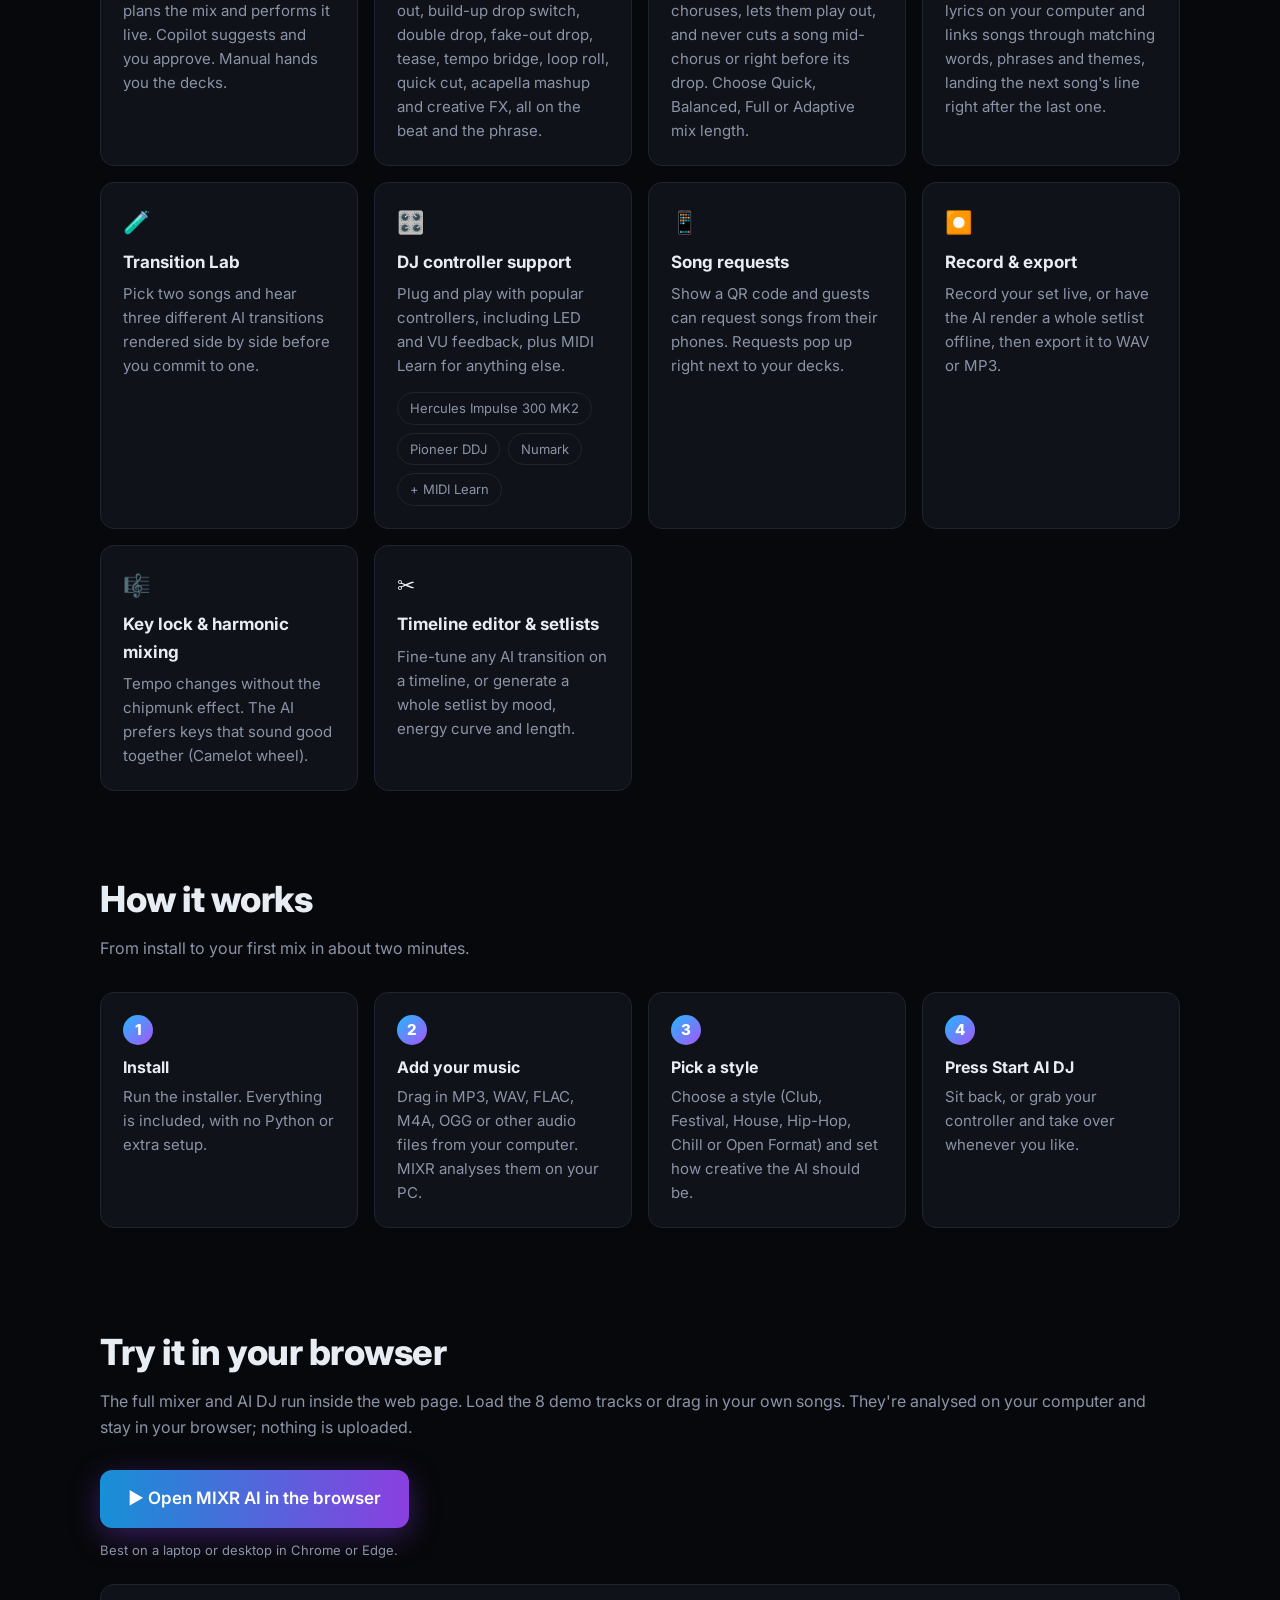
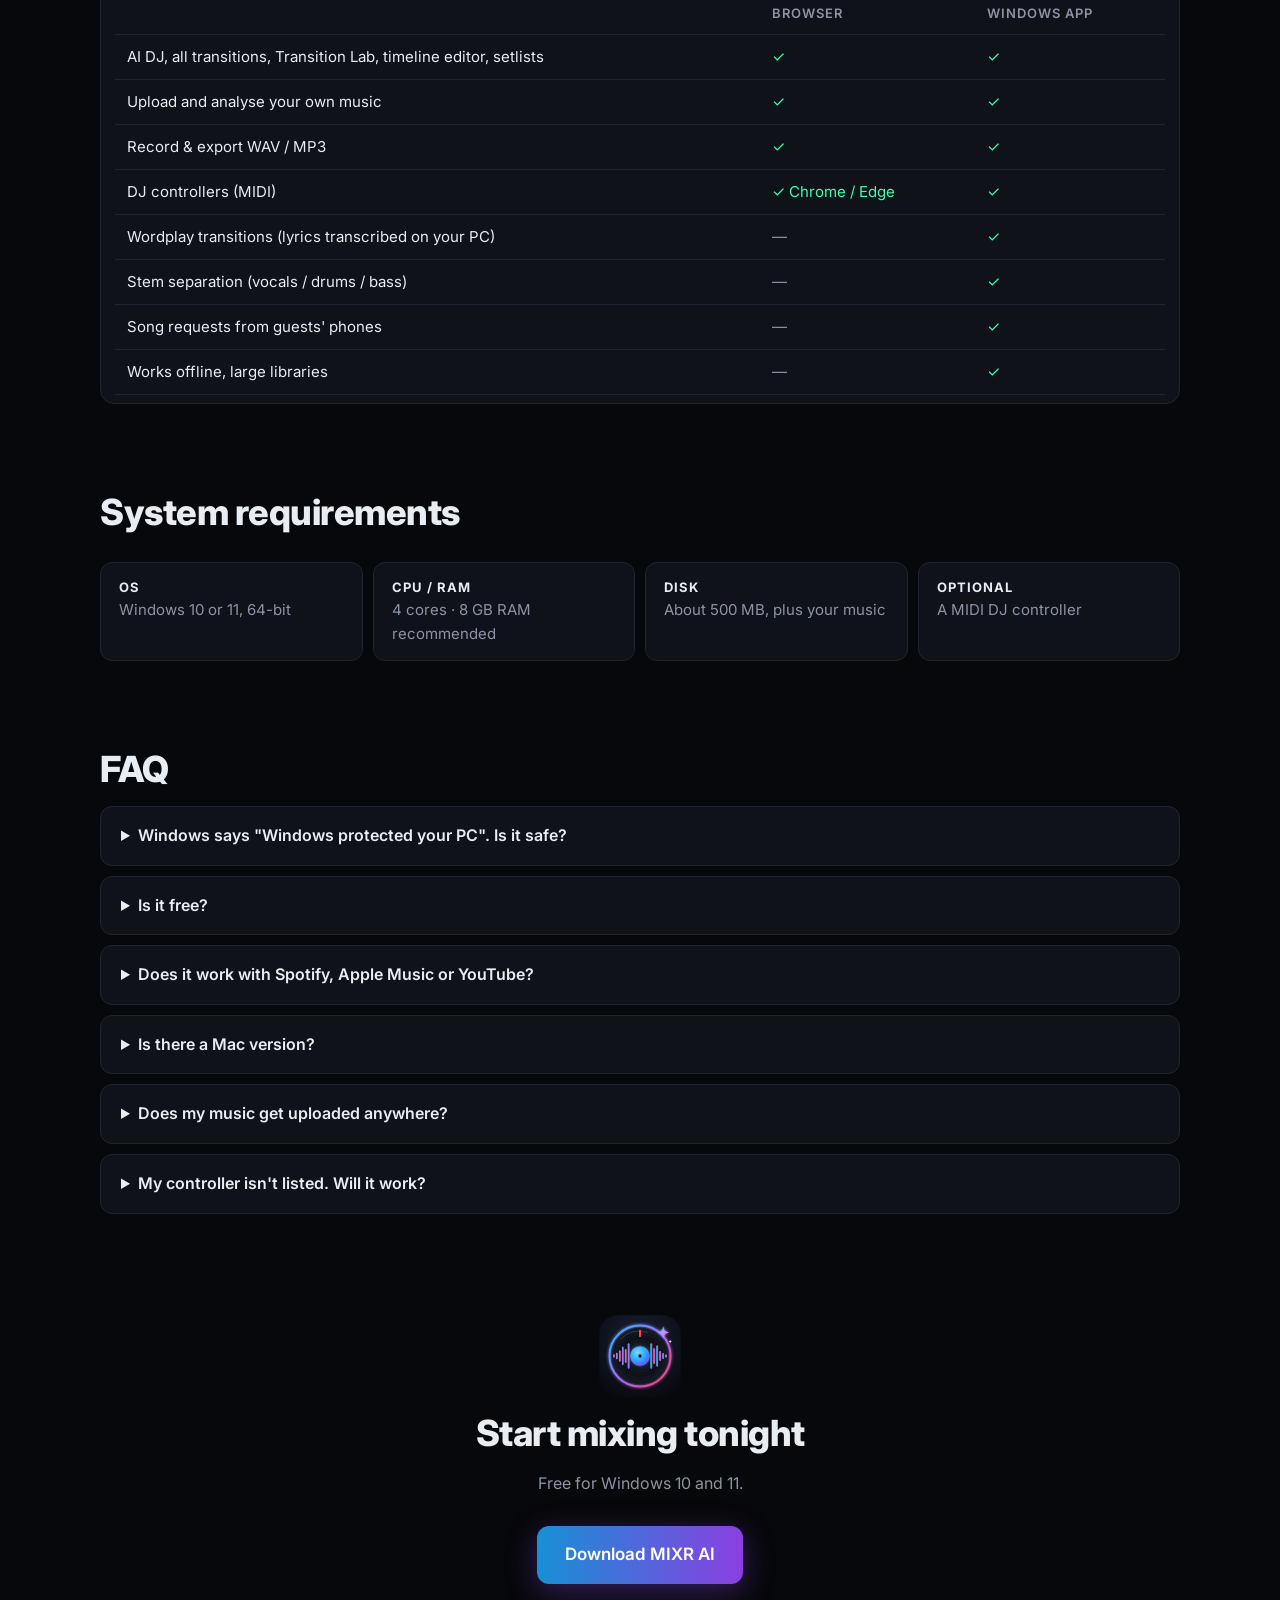
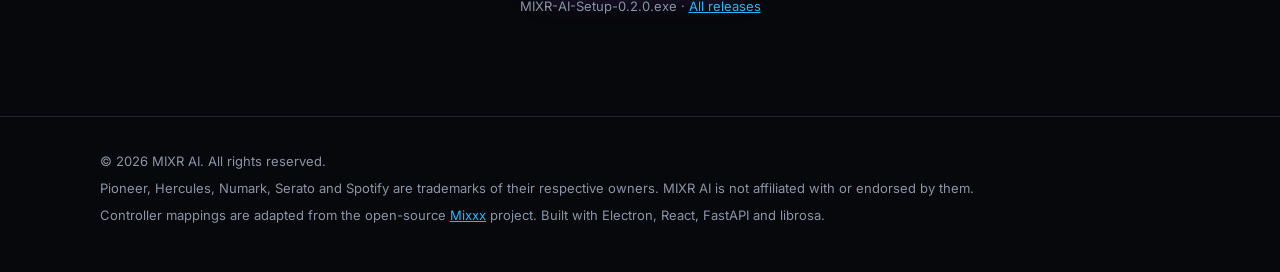
==== commit ca9a2869: "Update website" ====
--- a/index.html
+++ b/index.html
@@ -85,7 +85,7 @@
       Download for Windows
     </a>
     <a class="btn btn2" href="app/">▶ Try it in your browser</a>
-    <div class="meta">Free · v0.2.0 · Windows 10/11 (64-bit) · 165 MB · or run it instantly in Chrome / Edge, no install</div>
+    <div class="meta">Free · v0.2.0 · Windows 10/11 (64-bit) · 217 MB · or run it instantly in Chrome / Edge, no install</div>
     <div class="shot"><img src="assets/autopilot.png" alt="MIXR AI performing an AI bass-swap transition between two tracks" width="2400" height="1500"></div>
     <div class="caption">The AI in the middle of a bass swap: it locked the tempos, killed the incoming lows, and will swap the bass on the downbeat.</div>
   </header>
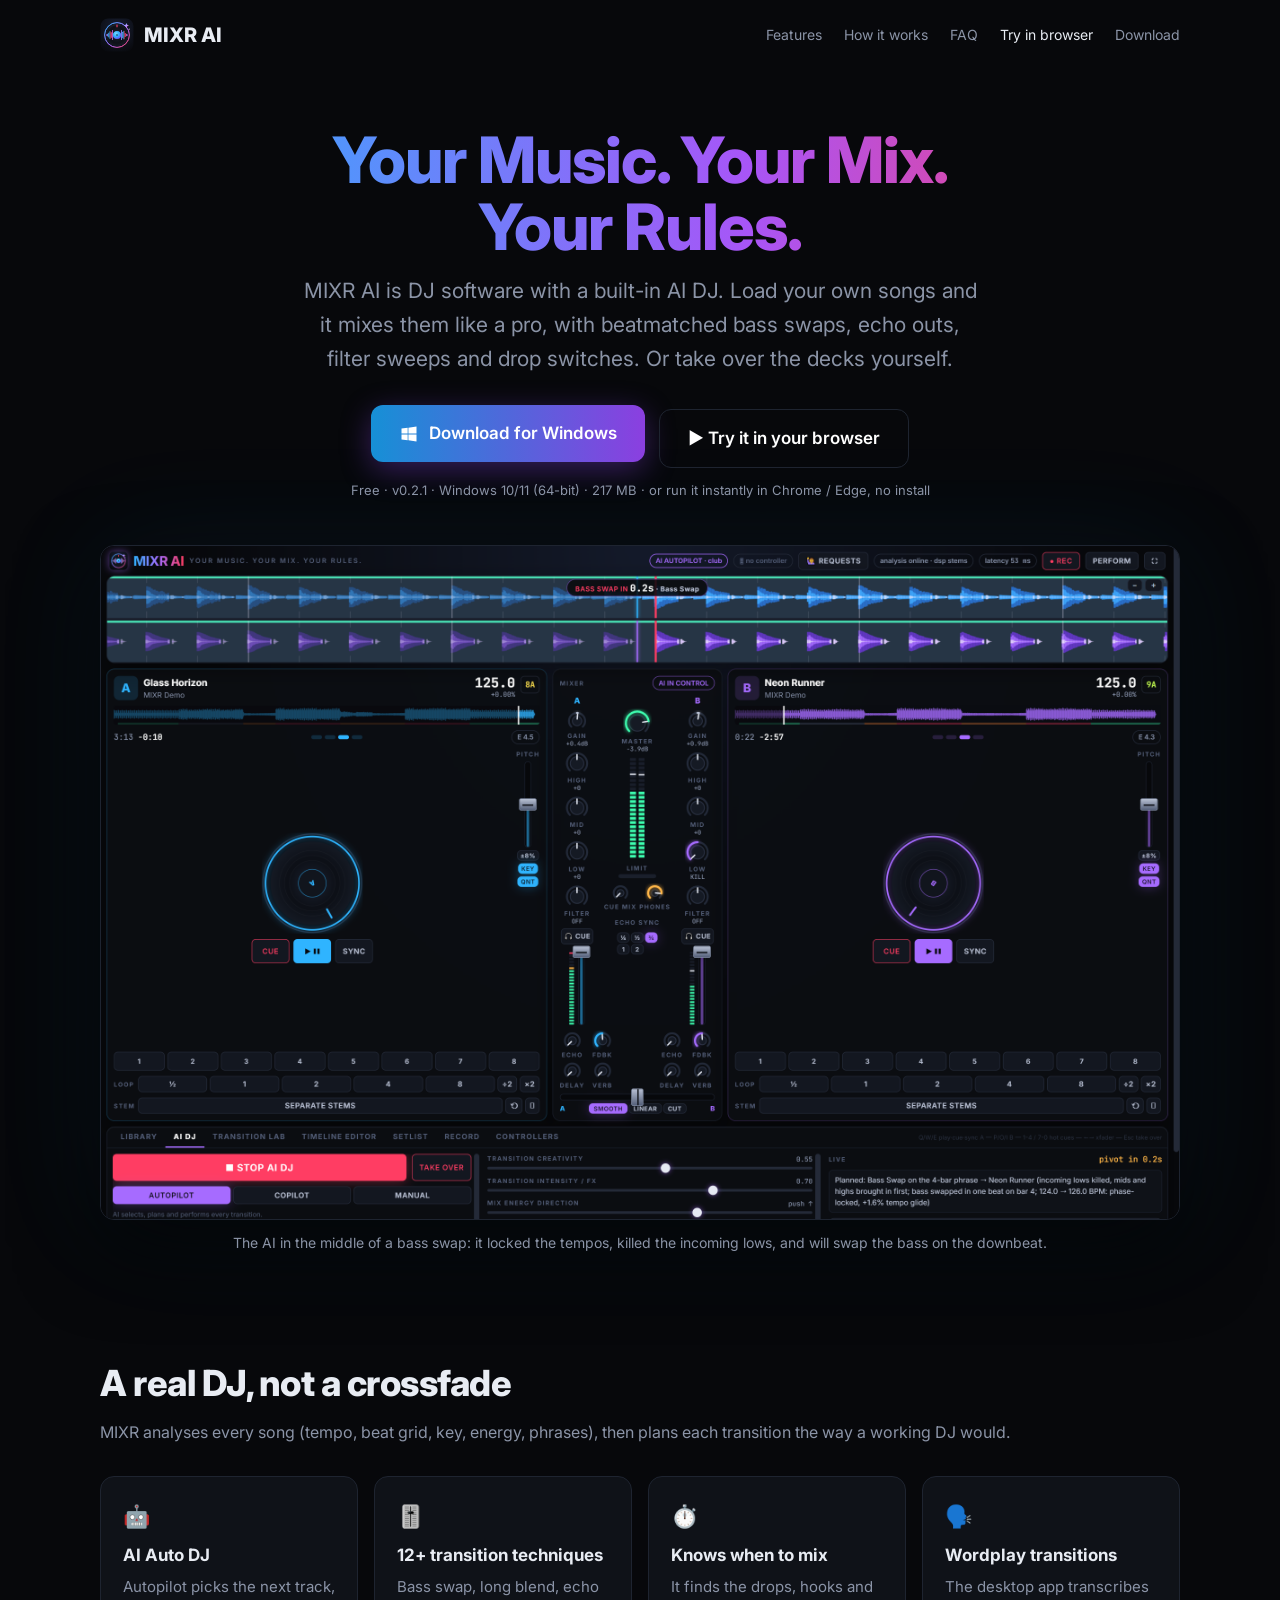
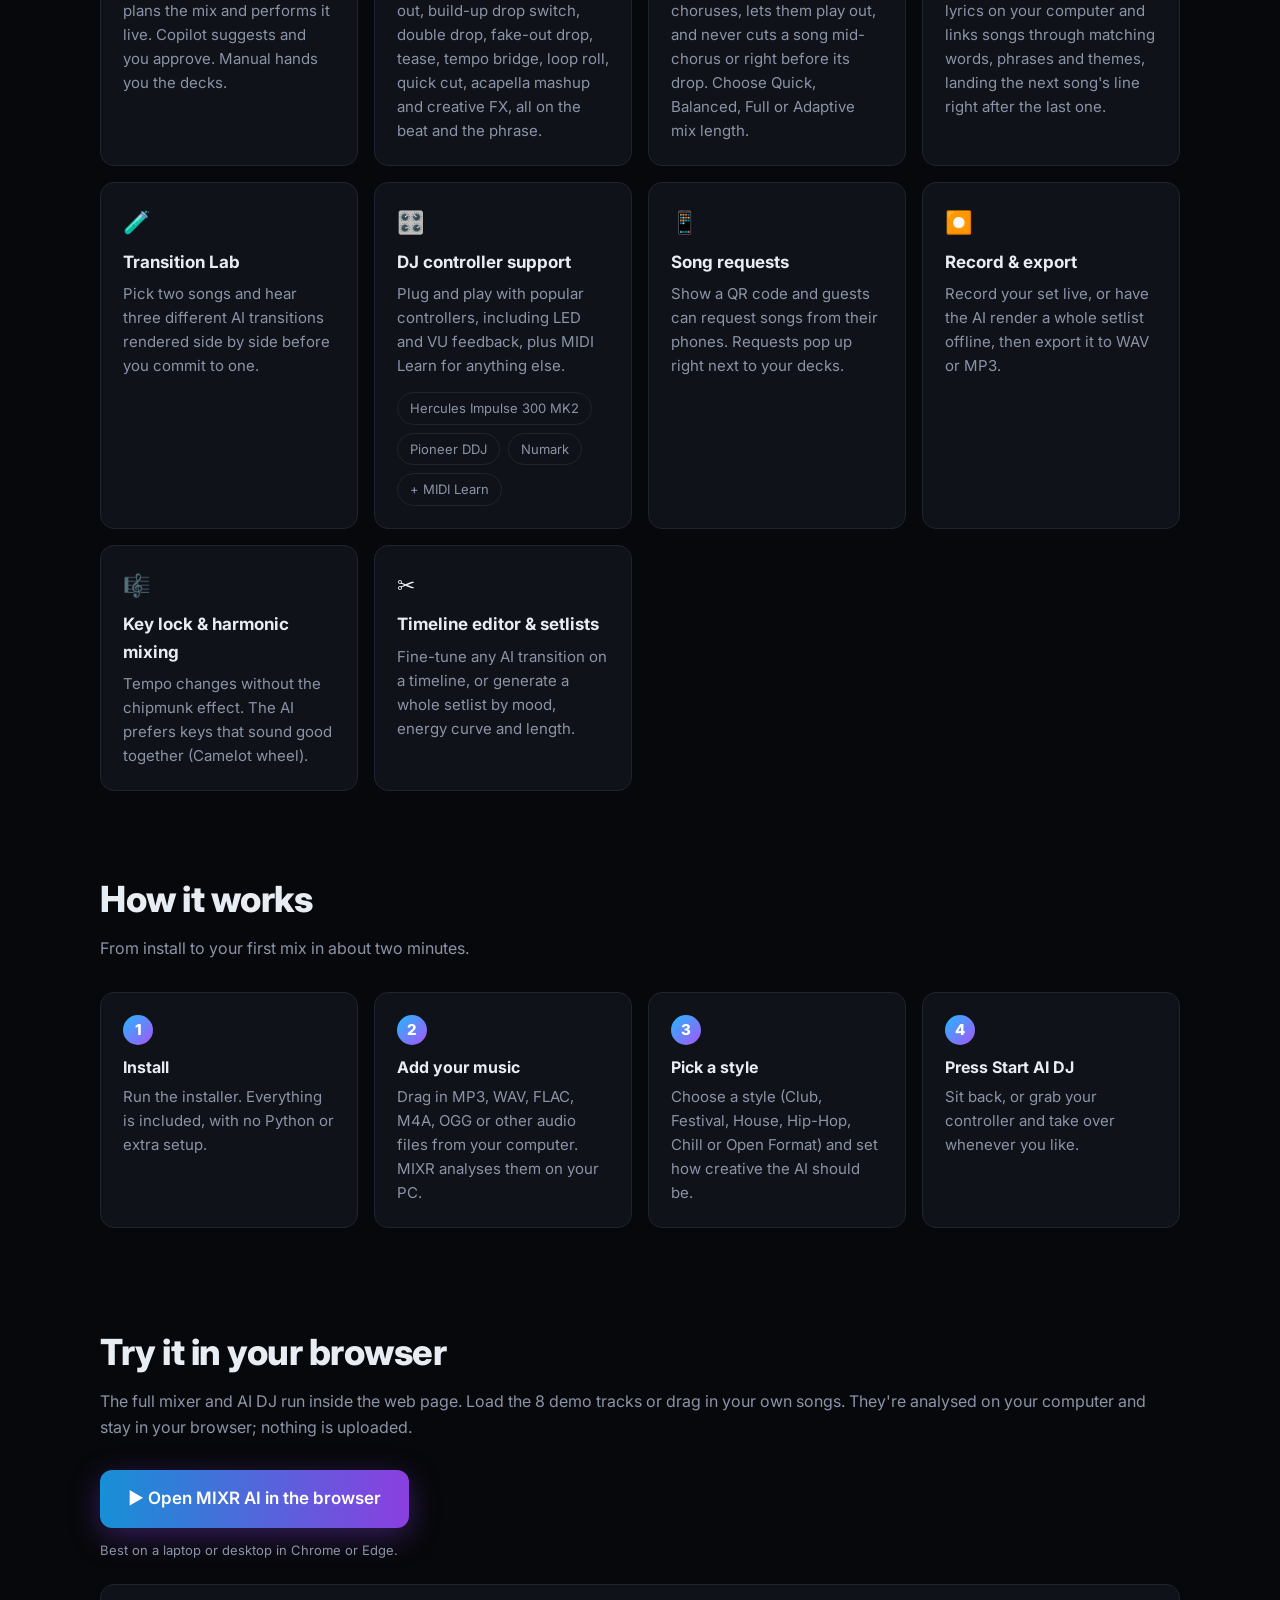
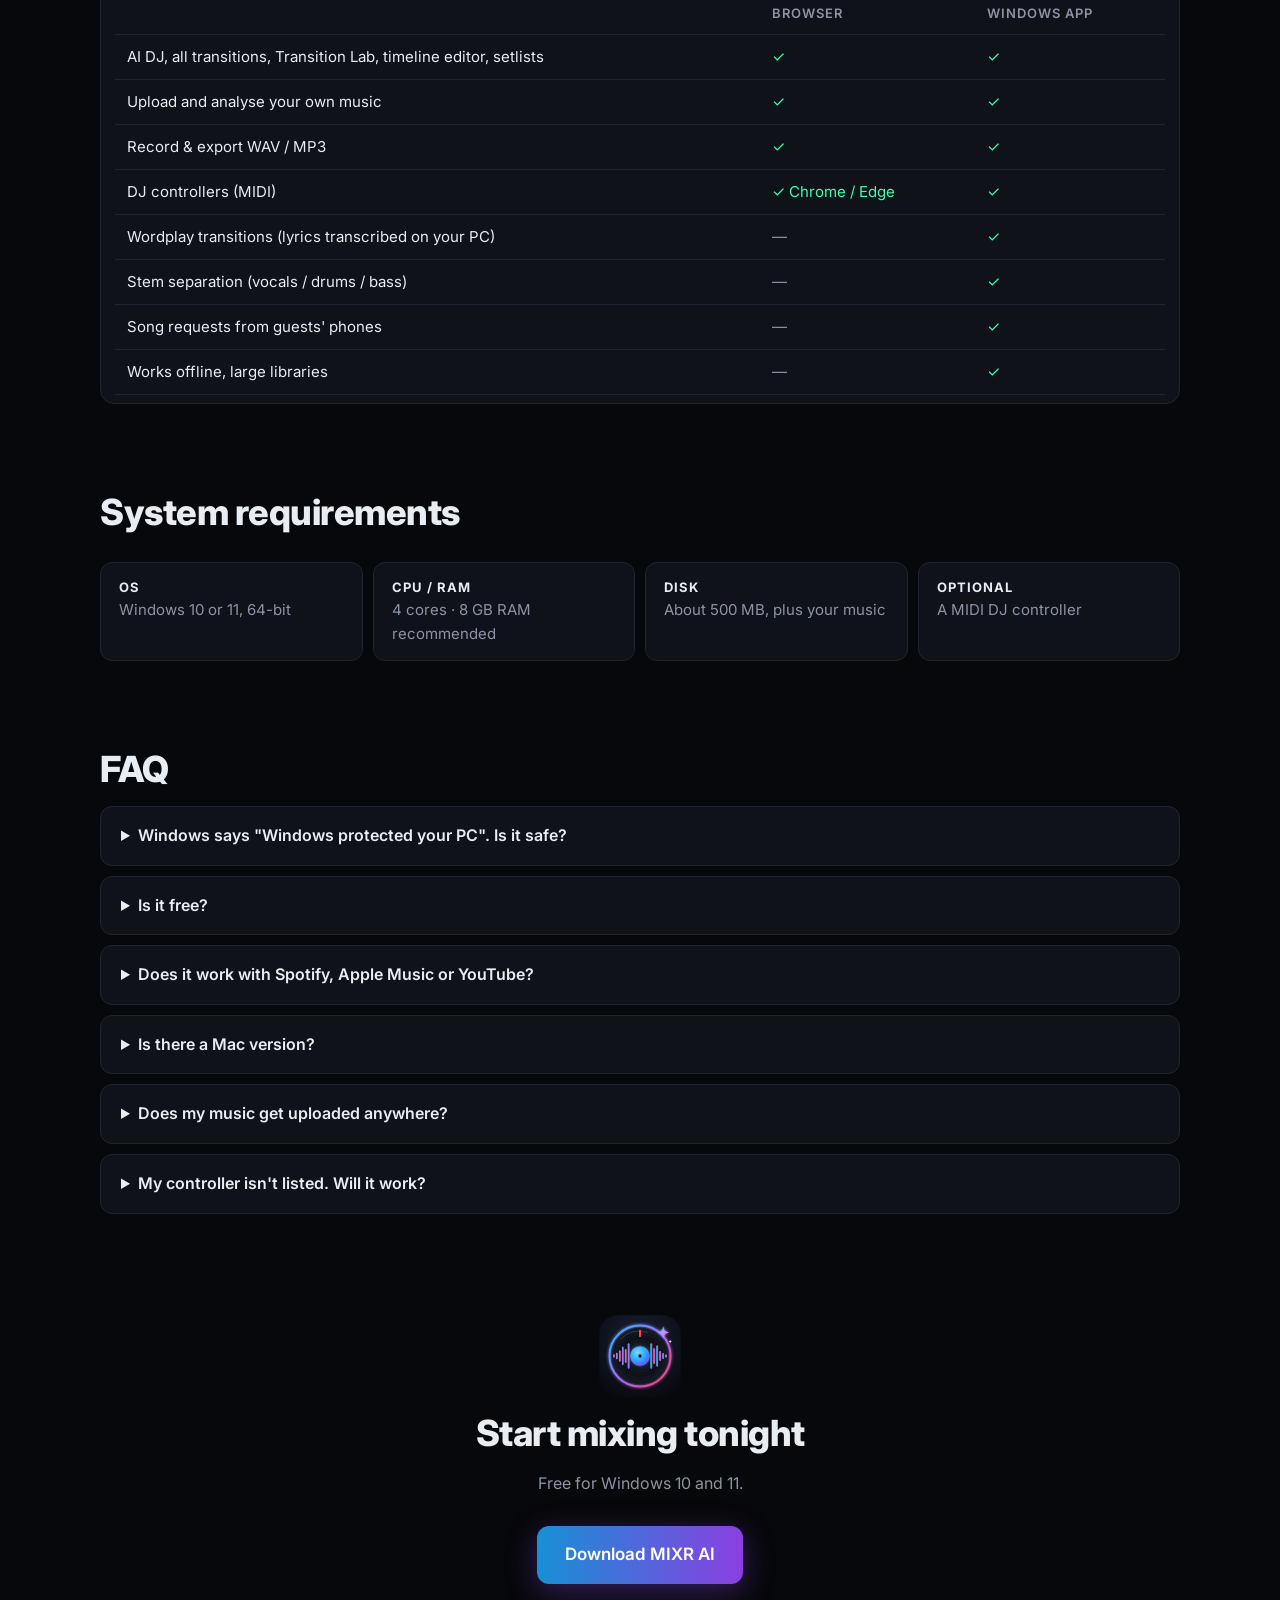
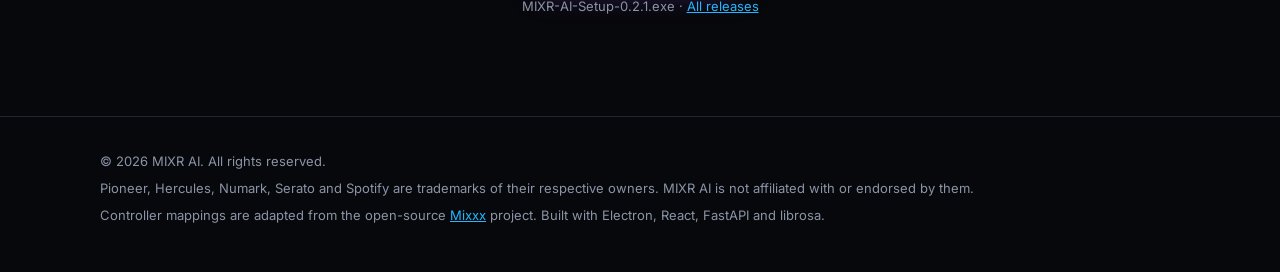
==== commit 85c0bfa3: "Update website" ====
--- a/index.html
+++ b/index.html
@@ -80,12 +80,12 @@
   <header class="hero">
     <h1>Your Music. Your Mix.<br>Your Rules.</h1>
     <p class="lead">MIXR AI is DJ software with a built-in AI DJ. Load your own songs and it mixes them like a pro, with beatmatched bass swaps, echo outs, filter sweeps and drop switches. Or take over the decks yourself.</p>
-    <a class="btn" href="https://github.com/LostDraconic/LostDraconic.github.io/releases/download/v0.2.0/MIXR-AI-Setup-0.2.0.exe">
+    <a class="btn" href="https://github.com/LostDraconic/LostDraconic.github.io/releases/download/v0.2.1/MIXR-AI-Setup-0.2.1.exe">
       <svg width="20" height="20" viewBox="0 0 24 24" fill="currentColor" aria-hidden="true"><path d="M3 5.5 10.4 4.5v7H3zm8.3-1.1L21 3v8.5h-9.7zM3 12.5h7.4v7L3 18.5zm8.3 0H21V21l-9.7-1.4z"/></svg>
       Download for Windows
     </a>
     <a class="btn btn2" href="app/">▶ Try it in your browser</a>
-    <div class="meta">Free · v0.2.0 · Windows 10/11 (64-bit) · 217 MB · or run it instantly in Chrome / Edge, no install</div>
+    <div class="meta">Free · v0.2.1 · Windows 10/11 (64-bit) · 217 MB · or run it instantly in Chrome / Edge, no install</div>
     <div class="shot"><img src="assets/autopilot.png" alt="MIXR AI performing an AI bass-swap transition between two tracks" width="2400" height="1500"></div>
     <div class="caption">The AI in the middle of a bass swap: it locked the tempos, killed the incoming lows, and will swap the bass on the downbeat.</div>
   </header>
@@ -163,8 +163,8 @@
     <img src="assets/mixr-icon.svg" alt="" width="84" height="84">
     <h2>Start mixing tonight</h2>
     <p class="sub">Free for Windows 10 and 11.</p>
-    <a class="btn" href="https://github.com/LostDraconic/LostDraconic.github.io/releases/download/v0.2.0/MIXR-AI-Setup-0.2.0.exe">Download MIXR AI</a>
-    <div class="meta">MIXR-AI-Setup-0.2.0.exe · <a href="https://github.com/LostDraconic/LostDraconic.github.io/releases">All releases</a></div>
+    <a class="btn" href="https://github.com/LostDraconic/LostDraconic.github.io/releases/download/v0.2.1/MIXR-AI-Setup-0.2.1.exe">Download MIXR AI</a>
+    <div class="meta">MIXR-AI-Setup-0.2.1.exe · <a href="https://github.com/LostDraconic/LostDraconic.github.io/releases">All releases</a></div>
   </section>
 </div>
 <footer>
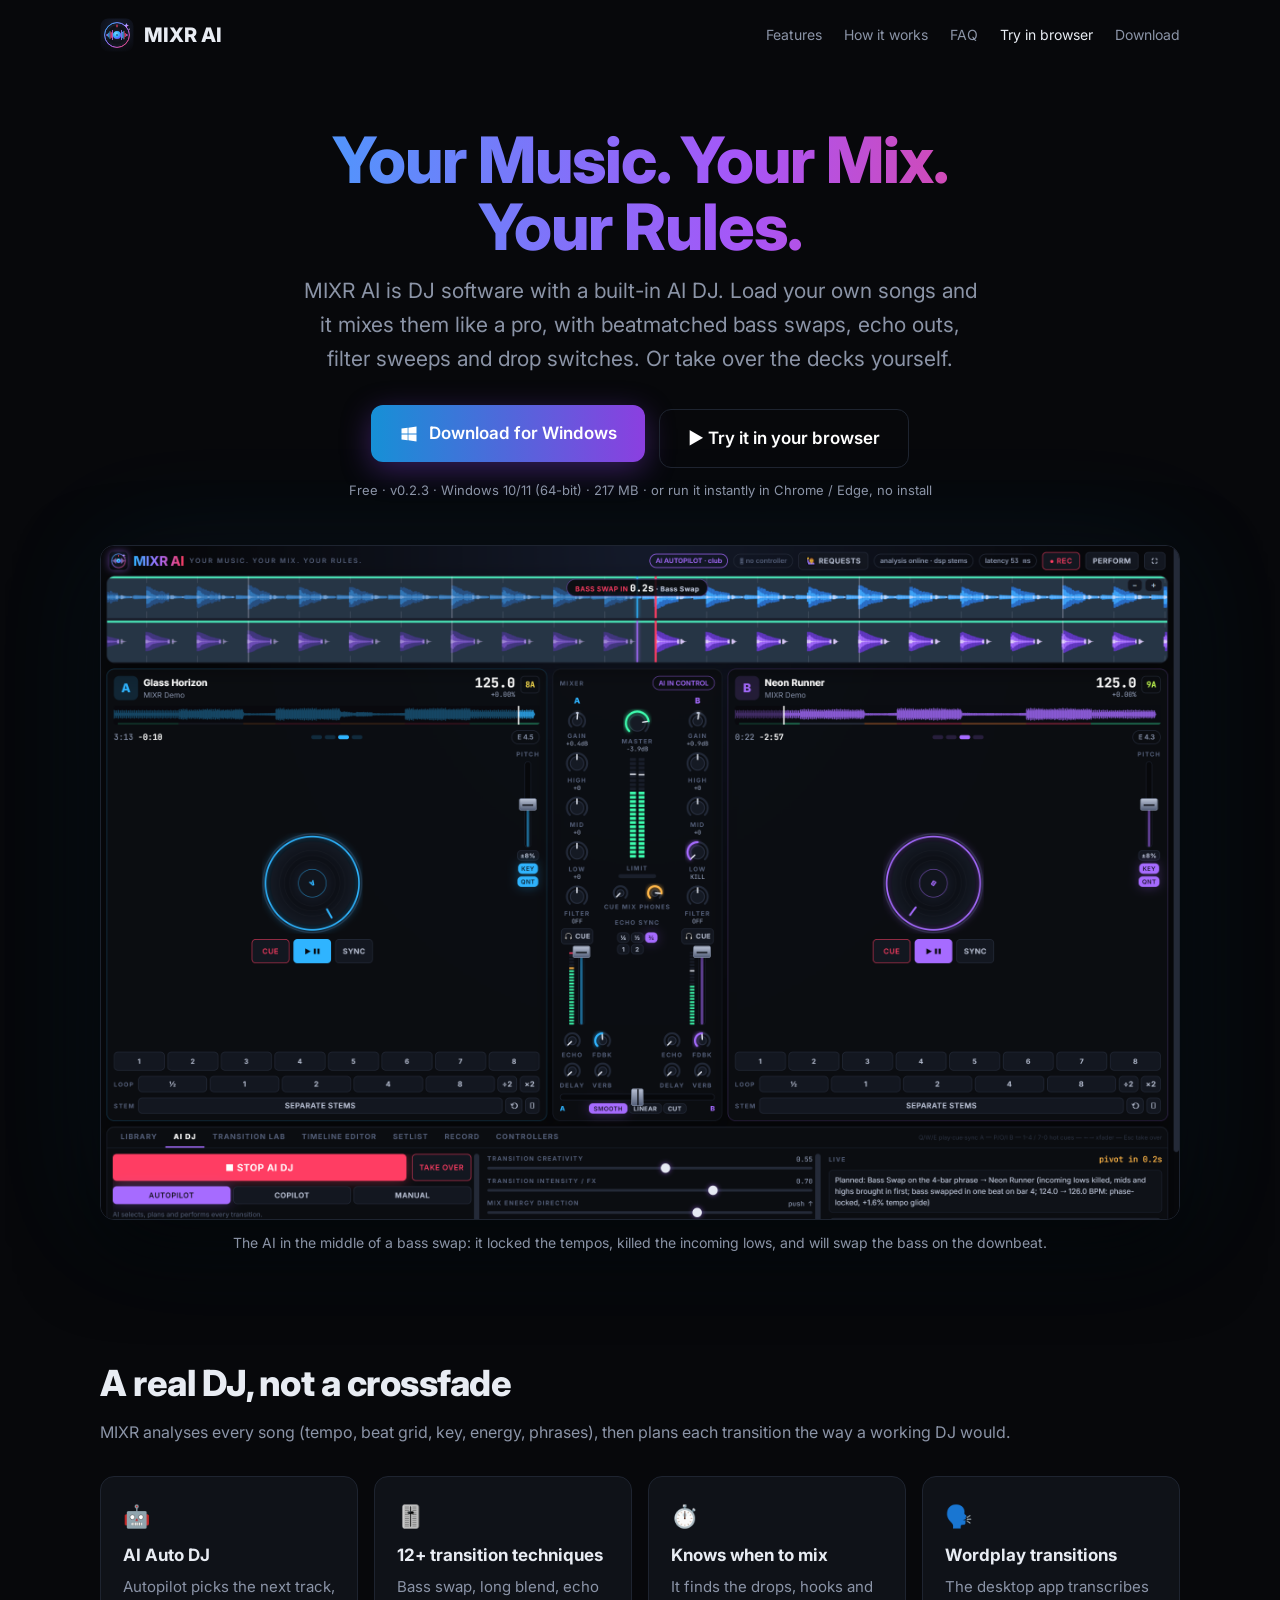
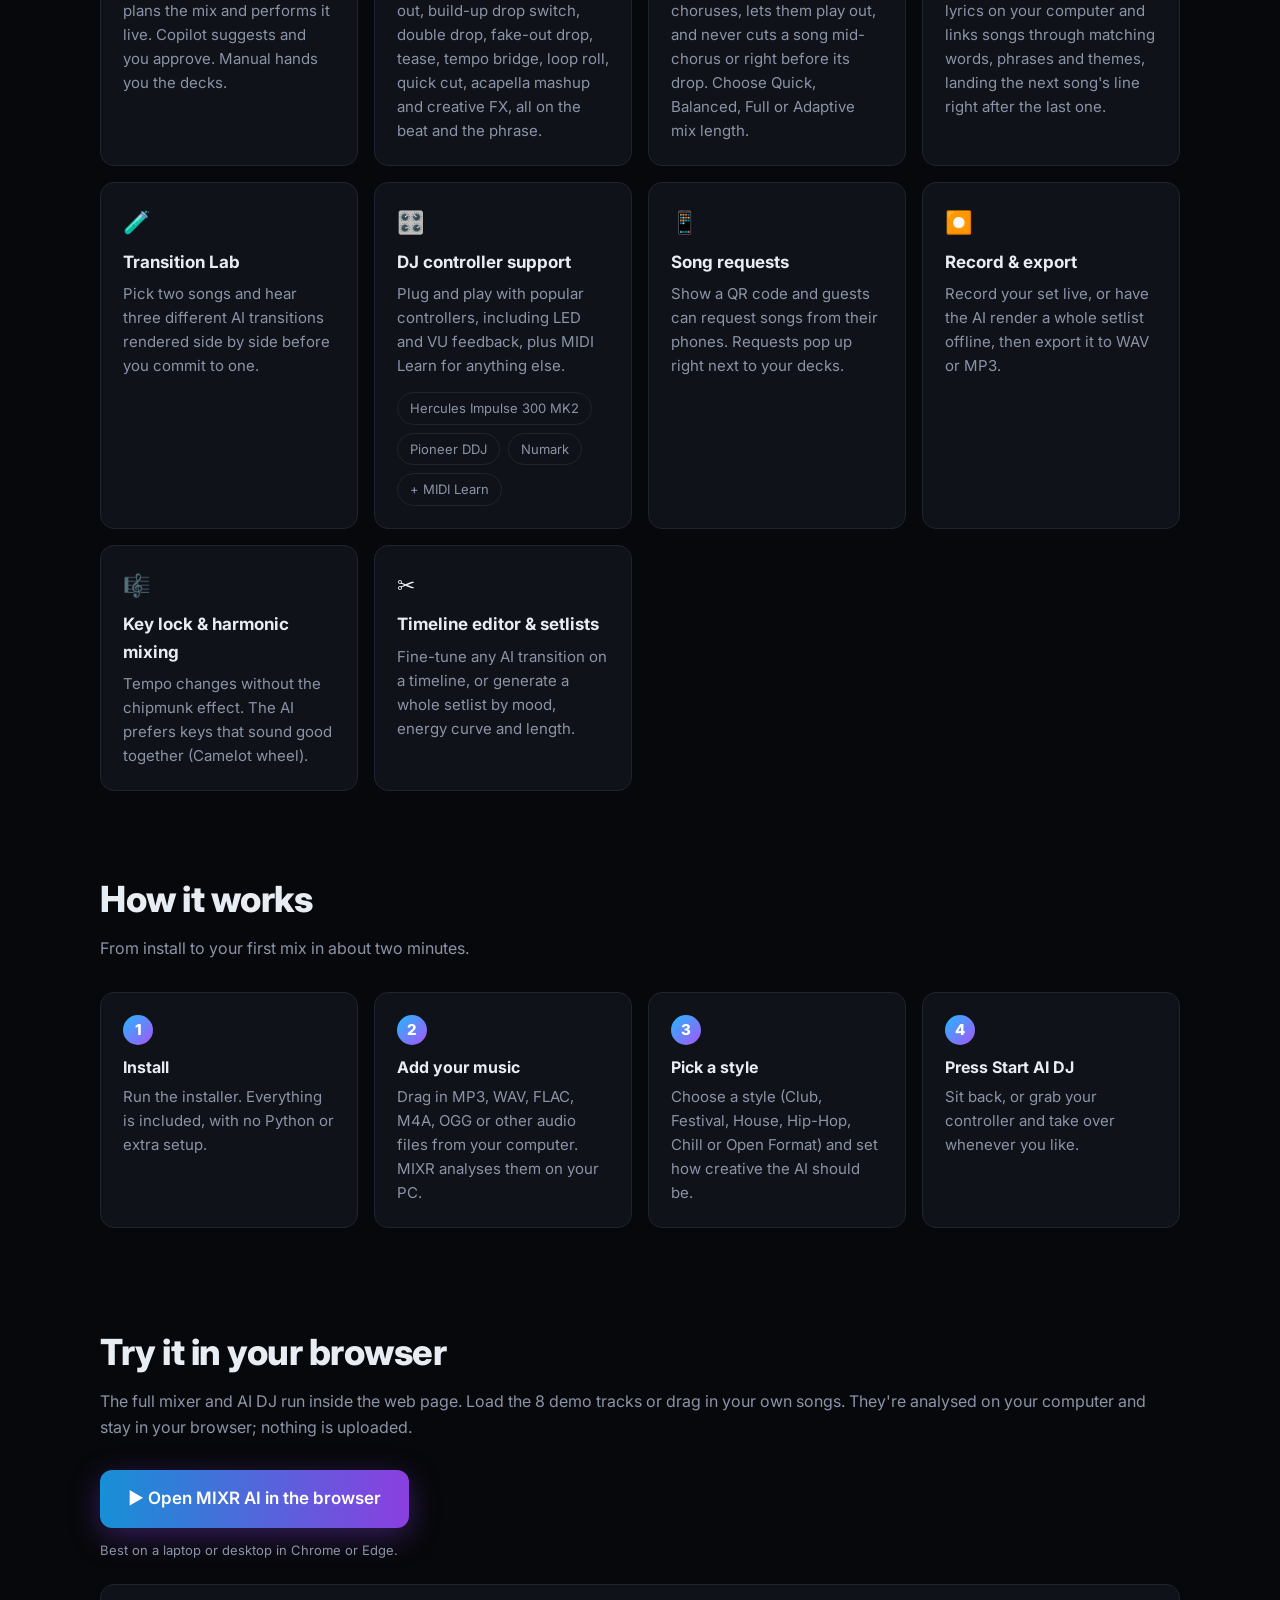
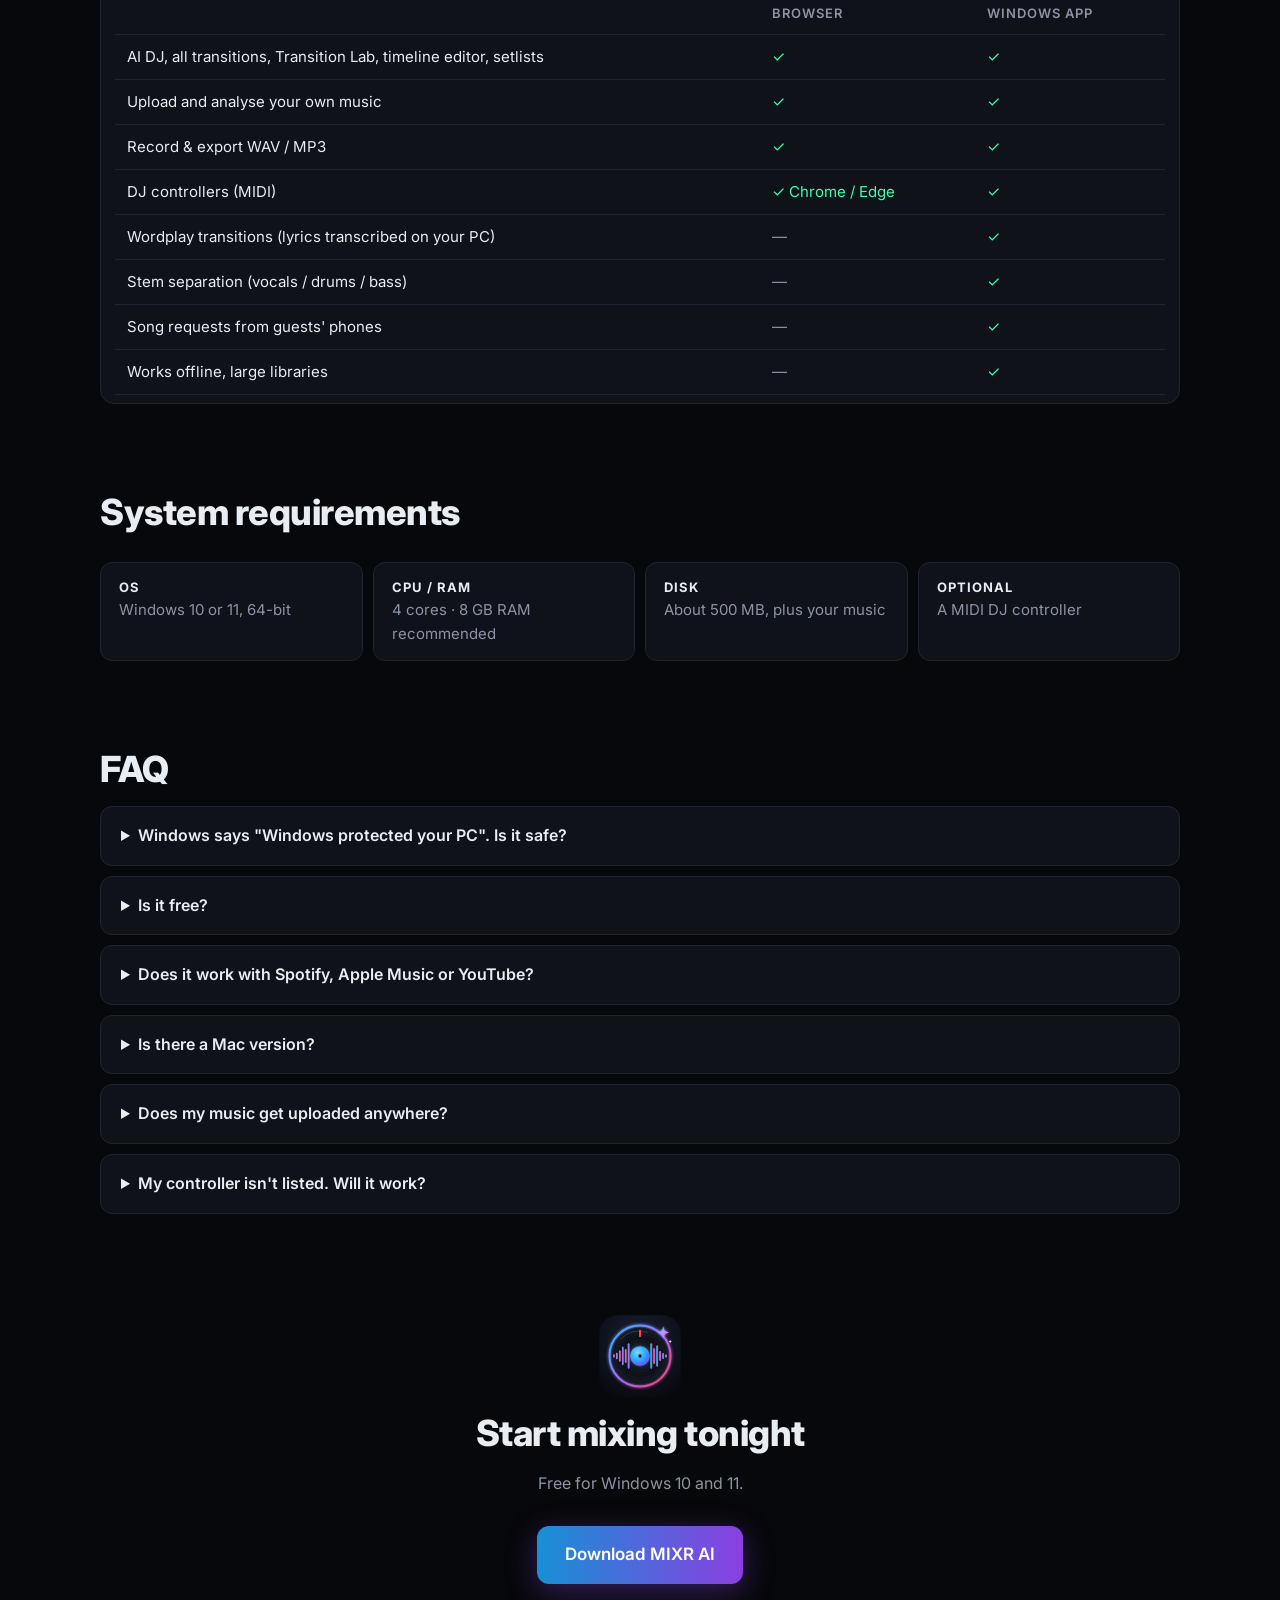
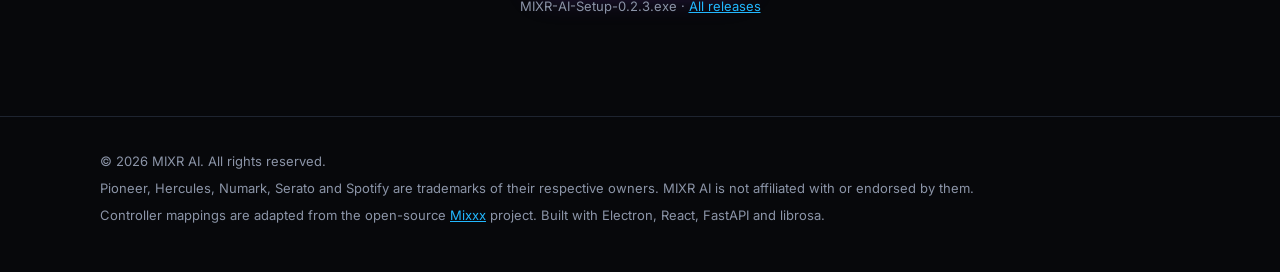
==== commit 8cb9c577: "Update website" ====
--- a/index.html
+++ b/index.html
@@ -80,12 +80,12 @@
   <header class="hero">
     <h1>Your Music. Your Mix.<br>Your Rules.</h1>
     <p class="lead">MIXR AI is DJ software with a built-in AI DJ. Load your own songs and it mixes them like a pro, with beatmatched bass swaps, echo outs, filter sweeps and drop switches. Or take over the decks yourself.</p>
-    <a class="btn" href="https://github.com/LostDraconic/LostDraconic.github.io/releases/download/v0.2.1/MIXR-AI-Setup-0.2.1.exe">
+    <a class="btn" href="https://github.com/LostDraconic/LostDraconic.github.io/releases/download/v0.2.3/MIXR-AI-Setup-0.2.3.exe">
       <svg width="20" height="20" viewBox="0 0 24 24" fill="currentColor" aria-hidden="true"><path d="M3 5.5 10.4 4.5v7H3zm8.3-1.1L21 3v8.5h-9.7zM3 12.5h7.4v7L3 18.5zm8.3 0H21V21l-9.7-1.4z"/></svg>
       Download for Windows
     </a>
     <a class="btn btn2" href="app/">▶ Try it in your browser</a>
-    <div class="meta">Free · v0.2.1 · Windows 10/11 (64-bit) · 217 MB · or run it instantly in Chrome / Edge, no install</div>
+    <div class="meta">Free · v0.2.3 · Windows 10/11 (64-bit) · 217 MB · or run it instantly in Chrome / Edge, no install</div>
     <div class="shot"><img src="assets/autopilot.png" alt="MIXR AI performing an AI bass-swap transition between two tracks" width="2400" height="1500"></div>
     <div class="caption">The AI in the middle of a bass swap: it locked the tempos, killed the incoming lows, and will swap the bass on the downbeat.</div>
   </header>
@@ -163,8 +163,8 @@
     <img src="assets/mixr-icon.svg" alt="" width="84" height="84">
     <h2>Start mixing tonight</h2>
     <p class="sub">Free for Windows 10 and 11.</p>
-    <a class="btn" href="https://github.com/LostDraconic/LostDraconic.github.io/releases/download/v0.2.1/MIXR-AI-Setup-0.2.1.exe">Download MIXR AI</a>
-    <div class="meta">MIXR-AI-Setup-0.2.1.exe · <a href="https://github.com/LostDraconic/LostDraconic.github.io/releases">All releases</a></div>
+    <a class="btn" href="https://github.com/LostDraconic/LostDraconic.github.io/releases/download/v0.2.3/MIXR-AI-Setup-0.2.3.exe">Download MIXR AI</a>
+    <div class="meta">MIXR-AI-Setup-0.2.3.exe · <a href="https://github.com/LostDraconic/LostDraconic.github.io/releases">All releases</a></div>
   </section>
 </div>
 <footer>
